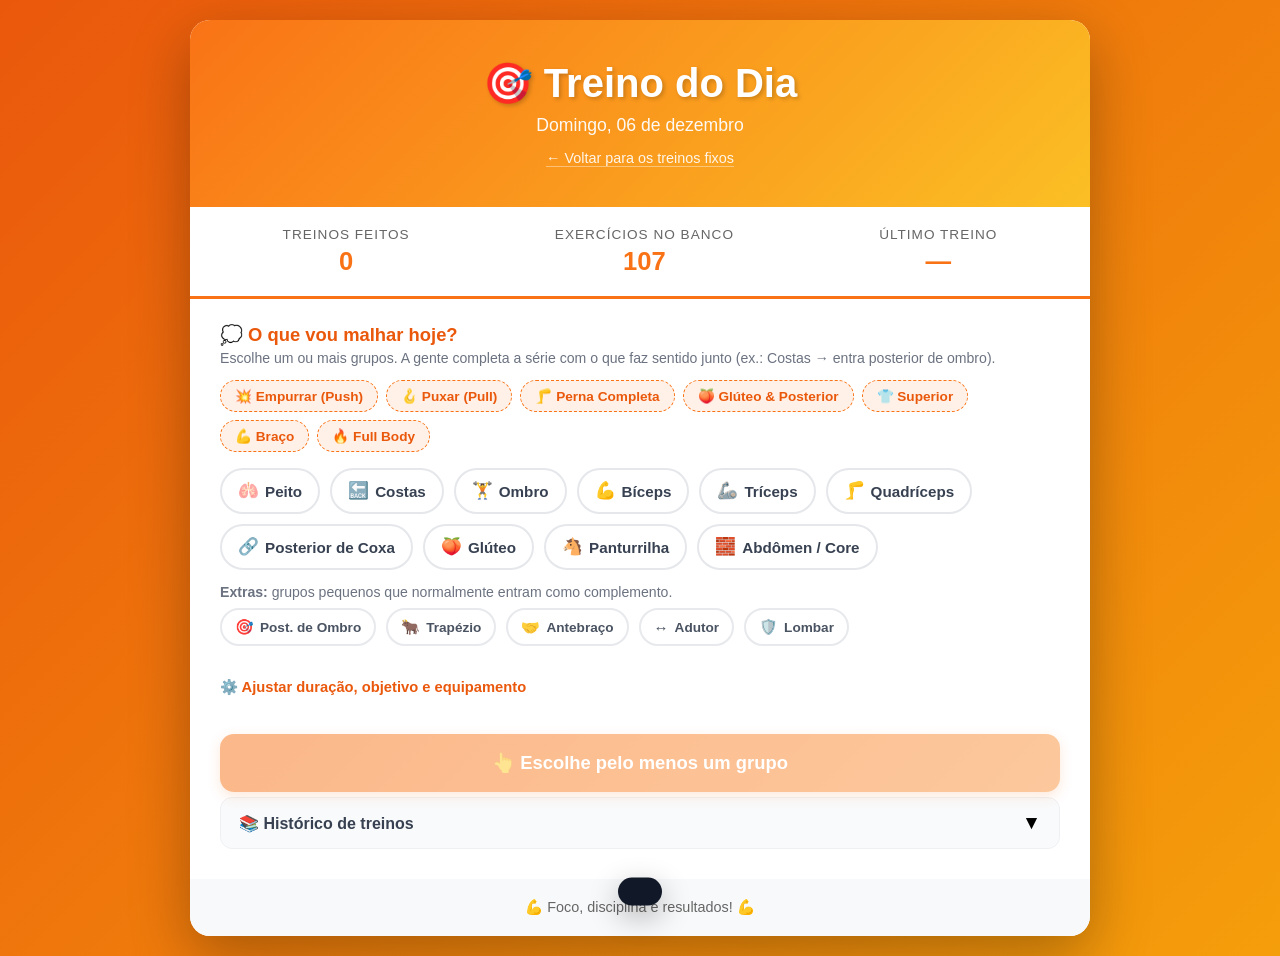
==== montar.html @ d95eda50 "feat: Treino do Dia — monta a série na hora e renova a cada treino A pessoa marca o que vai malhar h" ====
<!DOCTYPE html>
<html lang="pt-BR">

<head>
    <meta charset="UTF-8">
    <meta name="viewport" content="width=device-width, initial-scale=1.0">
    <title>Treino do Dia</title>

    <!-- Favicon -->
    <link rel="icon" type="image/x-icon" href="resources/3c0be770-6a0b-4a65-a461-f089ffc1349f.jfif">

    <!-- Apple Touch Icon para iPhone/iPad -->
    <link rel="apple-touch-icon" href="resources/3c0be770-6a0b-4a65-a461-f089ffc1349f.jfif">

    <!-- Meta tags adicionais para PWA -->
    <meta name="apple-mobile-web-app-capable" content="yes">
    <meta name="apple-mobile-web-app-status-bar-style" content="black-translucent">
    <meta name="apple-mobile-web-app-title" content="Treino do Dia">

    <!-- Base CSS -->
    <link rel="stylesheet" href="styles/base.css">
    <link rel="stylesheet" href="styles/montar.css">

    <!-- Tema: usa o da pessoa quando vem do card dela, senão o tema do dia -->
    <script>
        (function () {
            const usuario = new URLSearchParams(window.location.search).get('user');
            const temas = {
                henrique: 'theme-henrique.css',
                mari: 'theme-mari.css',
                eunice: 'theme-eunice.css'
            };
            const link = document.createElement('link');
            link.rel = 'stylesheet';
            link.href = 'styles/' + (temas[usuario] || 'theme-dia.css');
            document.head.appendChild(link);
        })();
    </script>
</head>

<body>
    <div class="container">
        <div class="header">
            <h1>🎯 Treino do Dia</h1>
            <div class="subtitle" id="headerSubtitle">Monta a sua série de hoje</div>
            <a href="index.html" class="back-link">← Voltar para os treinos fixos</a>
        </div>

        <div class="stats">
            <div class="stat-box">
                <div class="stat-label">Treinos Feitos</div>
                <div class="stat-value" id="statTreinos">0</div>
            </div>
            <div class="stat-box">
                <div class="stat-label">Exercícios no Banco</div>
                <div class="stat-value" id="statBanco">0</div>
            </div>
            <div class="stat-box">
                <div class="stat-label">Último Treino</div>
                <div class="stat-value" id="statUltimo">—</div>
            </div>
        </div>

        <!-- ============================================ MONTADOR ========= -->
        <div class="builder">
            <div class="builder-step">
                <div class="builder-title">💭 O que vou malhar hoje?</div>
                <div class="builder-hint">Escolhe um ou mais grupos. A gente completa a série com o
                    que faz sentido junto (ex.: Costas → entra posterior de ombro).</div>

                <div class="preset-row" id="presetRow"></div>
                <div class="chip-grid" id="chipGrid"></div>

                <div class="builder-hint" style="margin-top:14px;margin-bottom:0">
                    <strong>Extras:</strong> grupos pequenos que normalmente entram como complemento.
                </div>
                <div class="chip-grid" id="chipGridSecundario" style="margin-top:8px"></div>
            </div>

            <div class="builder-step">
                <button class="options-toggle" id="optionsToggle">⚙️ Ajustar duração, objetivo e equipamento</button>
                <div class="options-panel" id="optionsPanel">
                    <div class="option-group">
                        <label class="option-label">Duração do treino</label>
                        <div class="option-row" id="optDuracao"></div>
                    </div>
                    <div class="option-group">
                        <label class="option-label">Objetivo</label>
                        <div class="option-row" id="optObjetivo"></div>
                    </div>
                    <div class="option-group">
                        <label class="option-label">Nível</label>
                        <div class="option-row" id="optNivel"></div>
                    </div>
                    <div class="option-group">
                        <label class="option-label">Equipamento disponível</label>
                        <div class="option-row" id="optEquipamento"></div>
                    </div>
                </div>
            </div>

            <button class="generate-btn" id="generateBtn">⚡ Montar meu treino</button>
        </div>

        <!-- ============================================ SÉRIE GERADA ===== -->
        <div id="sessionArea" hidden>
            <div class="session-summary" id="sessionSummary"></div>
            <div class="session-warning" id="sessionWarning" hidden></div>

            <div class="workout-section" id="workoutSection"></div>

            <div class="session-actions">
                <button class="action-btn primary" id="finishBtn">✅ Malhei Hoje</button>
                <button class="action-btn" id="regenerateBtn">🎲 Gerar outra série</button>
                <button class="action-btn" id="addExerciseBtn">➕ Adicionar exercício</button>
                <button class="action-btn" id="copyBtn">📋 Copiar treino</button>
                <button class="action-btn" id="claudeBtn">🤖 Usar o Claude do meu PC</button>
            </div>
        </div>

        <!-- ============================================ HISTÓRICO ======== -->
        <div class="history-section">
            <div class="history-header" id="historyHeader">
                <span class="history-title">📚 Histórico de treinos</span>
                <span class="day-arrow" id="historyArrow">▼</span>
            </div>
            <div class="history-list" id="historyList"></div>
        </div>

        <div class="footer">
            <p>💪 Foco, disciplina e resultados! 💪</p>
        </div>
    </div>

    <!-- Modal: adicionar exercício manualmente -->
    <div class="modal" id="pickerModal">
        <div class="modal-content wide">
            <div class="modal-header">
                <div class="modal-title">➕ Adicionar exercício</div>
                <div class="modal-subtitle">Busca pelo nome ou pelo grupo muscular</div>
            </div>
            <input type="text" class="search-input" id="pickerSearch" placeholder="Ex.: remada, agachamento, tríceps...">
            <div class="picker-list" id="pickerList"></div>
            <div class="modal-buttons">
                <button class="modal-btn modal-btn-secondary" id="pickerCloseBtn">Fechar</button>
            </div>
        </div>
    </div>

    <!-- Modal: ponte com o Claude do PC -->
    <div class="modal" id="claudeModal">
        <div class="modal-content wide">
            <div class="modal-header">
                <div class="modal-title">🤖 Montar com o Claude</div>
                <div class="modal-subtitle">Deixa o Claude do seu PC montar (ou revisar) a série</div>
            </div>
            <div class="claude-steps" id="claudeSteps"></div>
            <button class="action-btn primary" id="copyPromptBtn" style="width:100%;margin-bottom:14px">
                📋 Copiar prompt pro Claude
            </button>
            <div class="claude-steps" style="margin-bottom:6px">
                Cole aqui o JSON que o Claude devolver:
            </div>
            <textarea class="claude-textarea" id="claudeInput" placeholder='{"titulo": "...", "exercicios": [...]}'></textarea>
            <div class="modal-buttons">
                <button class="modal-btn modal-btn-secondary" id="claudeCloseBtn">Fechar</button>
                <button class="modal-btn modal-btn-primary" id="claudeImportBtn">Importar treino</button>
            </div>
        </div>
    </div>

    <div class="toast" id="toast"></div>

    <script src="js/exercise-db.js"></script>
    <script src="js/generator.js"></script>
    <script src="js/montar.js"></script>
</body>

</html>
---- styles/base.css ----
/* Base Styles - Shared across all themes */

* {
    margin: 0;
    padding: 0;
    box-sizing: border-box;
}

body {
    font-family: 'Segoe UI', Tahoma, Geneva, Verdana, sans-serif;
    background: var(--gradient-background);
    min-height: 100vh;
    padding: 20px;
}

.container {
    max-width: 900px;
    margin: 0 auto;
    background: white;
    border-radius: 20px;
    box-shadow: 0 20px 60px rgba(0, 0, 0, 0.3);
    overflow: hidden;
}

.header {
    background: var(--gradient-header);
    padding: 40px 30px;
    color: white;
    text-align: center;
}

.header h1 {
    font-size: 2.5em;
    text-shadow: 2px 2px 4px rgba(0, 0, 0, 0.2);
    margin-bottom: 8px;
}

.header .subtitle {
    font-size: 1.1em;
    opacity: 0.95;
}

.stats {
    display: flex;
    justify-content: space-around;
    background: #fff;
    padding: 20px;
    border-bottom: 3px solid var(--color-primary);
}

.stat-box {
    text-align: center;
}

.stat-label {
    color: #666;
    font-size: 0.85em;
    margin-bottom: 5px;
    text-transform: uppercase;
    letter-spacing: 1px;
}

.stat-value {
    font-size: 1.6em;
    font-weight: bold;
    color: var(--color-primary);
}

.weight-update-btn {
    background: linear-gradient(135deg, #10b981 0%, #059669 100%);
    color: white;
    border: none;
    padding: 8px 16px;
    border-radius: 20px;
    font-size: 0.75em;
    cursor: pointer;
    margin-top: 8px;
    transition: all 0.3s ease;
    box-shadow: 0 2px 8px rgba(16, 185, 129, 0.3);
}

.weight-update-btn:hover {
    transform: translateY(-2px);
    box-shadow: 0 4px 12px rgba(16, 185, 129, 0.5);
}

.progress-container {
    margin: 20px 30px;
    display: grid;
    grid-template-columns: 1fr 1fr;
    gap: 20px;
}

@media (max-width: 768px) {
    .progress-container {
        grid-template-columns: 1fr;
    }
}

.progress-box {
    background: white;
    padding: 20px 25px;
    border-radius: 12px;
    box-shadow: 0 2px 8px rgba(0, 0, 0, 0.1);
}

.progress-header {
    display: flex;
    justify-content: space-between;
    align-items: center;
    margin-bottom: 15px;
}

.progress-title {
    font-weight: bold;
    color: #333;
    font-size: 1em;
}

.progress-stats {
    display: flex;
    gap: 15px;
    font-size: 0.9em;
    color: #666;
}

.progress-circle-container {
    position: relative;
    width: 200px;
    height: 200px;
    margin: 20px auto;
}

.progress-circle {
    width: 100%;
    height: 100%;
    transform: rotate(-90deg);
}

.progress-circle-bg {
    fill: none;
    stroke: #e5e7eb;
    stroke-width: 12;
}

.progress-circle-fill {
    fill: none;
    stroke: var(--color-primary);
    stroke-width: 12;
    stroke-linecap: round;
    stroke-dasharray: 534;
    stroke-dashoffset: 534;
    transition: stroke-dashoffset 0.8s ease;
}

.progress-center {
    position: absolute;
    top: 50%;
    left: 50%;
    transform: translate(-50%, -50%);
    text-align: center;
}

.progress-weight {
    font-size: 2em;
    font-weight: bold;
    color: var(--color-primary);
    line-height: 1;
}

.progress-percentage {
    font-size: 1.5em;
    font-weight: bold;
    color: #666;
    margin: 5px 0;
}

.progress-text {
    font-size: 0.9em;
    color: #888;
}

.workout-counter-box {
    background: white;
    padding: 20px 25px;
    border-radius: 12px;
    box-shadow: 0 2px 8px rgba(0, 0, 0, 0.1);
    text-align: center;
}

.workout-counter-title {
    font-weight: bold;
    color: #333;
    font-size: 1em;
    margin-bottom: 15px;
}

.workout-counter-display {
    font-size: 4em;
    font-weight: bold;
    background: var(--gradient-header);
    -webkit-background-clip: text;
    -webkit-text-fill-color: transparent;
    background-clip: text;
    margin: 10px 0;
}

.workout-counter-label {
    color: #666;
    font-size: 0.9em;
    margin-top: 5px;
}

.modal {
    display: none;
    position: fixed;
    z-index: 1000;
    left: 0;
    top: 0;
    width: 100%;
    height: 100%;
    background-color: rgba(0, 0, 0, 0.5);
    animation: fadeIn 0.3s ease;
}

.modal.active {
    display: flex;
    align-items: center;
    justify-content: center;
}

.modal-content {
    background: white;
    padding: 30px;
    border-radius: 20px;
    box-shadow: 0 20px 60px rgba(0, 0, 0, 0.3);
    max-width: 400px;
    width: 90%;
    animation: slideUp 0.3s ease;
}

.modal-header {
    text-align: center;
    margin-bottom: 20px;
}

.modal-title {
    font-size: 1.5em;
    font-weight: bold;
    color: var(--color-primary);
    margin-bottom: 10px;
}

.modal-subtitle {
    color: #666;
    font-size: 0.9em;
}

.weight-input-group {
    margin: 20px 0;
}

.weight-input {
    width: 100%;
    padding: 15px;
    font-size: 1.5em;
    text-align: center;
    border: 2px solid #e5e7eb;
    border-radius: 10px;
    transition: all 0.3s ease;
    font-weight: bold;
    color: #333;
}

.weight-input:focus {
    outline: none;
    border-color: var(--color-primary);
    box-shadow: 0 0 0 3px var(--color-primary-light);
}

.modal-buttons {
    display: flex;
    gap: 10px;
    margin-top: 20px;
}

.modal-btn {
    flex: 1;
    padding: 12px;
    border: none;
    border-radius: 10px;
    font-weight: bold;
    cursor: pointer;
    transition: all 0.3s ease;
    font-size: 1em;
}

.modal-btn-primary {
    background: var(--gradient-header);
    color: white;
}

.modal-btn-primary:hover {
    transform: translateY(-2px);
    box-shadow: 0 4px 12px var(--color-primary-shadow);
}

.modal-btn-secondary {
    background: #f3f4f6;
    color: #666;
}

.modal-btn-secondary:hover {
    background: #e5e7eb;
}

@keyframes fadeIn {
    from {
        opacity: 0;
    }
    to {
        opacity: 1;
    }
}

@keyframes slideUp {
    from {
        opacity: 0;
        transform: translateY(30px);
    }
    to {
        opacity: 1;
        transform: translateY(0);
    }
}

.goal {
    background: var(--gradient-goal);
    padding: 18px 50px 18px 25px;
    text-align: center;
    border-left: 5px solid var(--color-goal);
    margin: 20px 30px;
    border-radius: 10px;
    position: relative;
}

.goal.hidden {
    display: none;
}

.goal h3 {
    color: var(--color-goal-dark);
    margin-bottom: 6px;
    font-size: 1.1em;
}

.goal p {
    color: #555;
    font-size: 1em;
}

.start-date {
    background: var(--gradient-start-date);
    padding: 18px 50px 18px 25px;
    text-align: center;
    border-left: 5px solid var(--color-start-date);
    margin: 20px 30px;
    border-radius: 10px;
    position: relative;
}

.start-date.hidden {
    display: none;
}

.start-date h3 {
    color: var(--color-start-date-dark);
    margin-bottom: 6px;
    font-size: 1.1em;
}

.start-date p {
    color: #555;
    font-size: 1em;
    font-weight: 600;
}

.dismissable-close {
    position: absolute;
    top: 10px;
    right: 10px;
    background: none;
    border: none;
    font-size: 1.3em;
    cursor: pointer;
    width: 25px;
    height: 25px;
    display: flex;
    align-items: center;
    justify-content: center;
    border-radius: 50%;
    transition: all 0.3s ease;
    opacity: 0.6;
}

.dismissable-close:hover {
    opacity: 1;
    background: rgba(0, 0, 0, 0.1);
    transform: rotate(90deg);
}

.goal .dismissable-close {
    color: var(--color-goal-dark);
}

.start-date .dismissable-close {
    color: var(--color-start-date-dark);
}

.dismiss-all-container {
    text-align: center;
    margin: 15px 30px 0 30px;
}

.dismiss-all-btn {
    background: linear-gradient(135deg, #64748b 0%, #475569 100%);
    color: white;
    border: none;
    padding: 8px 20px;
    border-radius: 20px;
    font-size: 0.85em;
    cursor: pointer;
    transition: all 0.3s ease;
    box-shadow: 0 2px 6px rgba(0, 0, 0, 0.15);
    display: inline-flex;
    align-items: center;
    gap: 6px;
}

.dismiss-all-btn:hover {
    transform: translateY(-2px);
    box-shadow: 0 4px 10px rgba(0, 0, 0, 0.25);
    background: linear-gradient(135deg, #475569 0%, #334155 100%);
}

.dismiss-all-btn:active {
    transform: translateY(0);
}

.alert-container {
    margin: 20px 30px;
    position: relative;
}

.alert {
    background: var(--gradient-alert);
    border-left: 5px solid var(--color-alert);
    padding: 18px 50px 18px 25px;
    border-radius: 10px;
    position: relative;
    animation: slideIn 0.5s ease-out;
}

.alert.hidden {
    display: none;
}

.alert-icon {
    font-size: 1.3em;
    margin-right: 10px;
}

.alert-content {
    display: flex;
    align-items: center;
}

.alert-text {
    flex: 1;
}

.alert-title {
    color: var(--color-alert-dark);
    font-weight: bold;
    font-size: 1em;
    margin-bottom: 5px;
}

.alert-message {
    color: var(--color-alert-text);
    font-size: 0.95em;
    line-height: 1.5;
}

.alert-close {
    position: absolute;
    top: 15px;
    right: 15px;
    background: none;
    border: none;
    font-size: 1.5em;
    color: var(--color-alert-dark);
    cursor: pointer;
    width: 30px;
    height: 30px;
    display: flex;
    align-items: center;
    justify-content: center;
    border-radius: 50%;
    transition: all 0.3s ease;
}

.alert-close:hover {
    background: var(--color-alert-hover);
    transform: rotate(90deg);
}

@keyframes slideIn {
    from {
        opacity: 0;
        transform: translateY(-20px);
    }
    to {
        opacity: 1;
        transform: translateY(0);
    }
}

.workout-section {
    padding: 30px;
}

.day-container {
    margin-bottom: 20px;
    cursor: move;
    transition: all 0.3s ease;
}

.day-container.dragging {
    opacity: 0.5;
    transform: scale(0.95);
}

.day-container.drag-over {
    border-top: 4px solid #10b981;
    padding-top: 10px;
}

.drag-handle {
    display: inline-block;
    cursor: grab;
    margin-right: 10px;
    font-size: 1.2em;
}

.drag-handle:active {
    cursor: grabbing;
}

.day-header {
    background: var(--gradient-day-header);
    color: white;
    padding: 20px 25px;
    border-radius: 12px;
    cursor: pointer;
    display: flex;
    align-items: center;
    justify-content: space-between;
    transition: all 0.3s ease;
    box-shadow: var(--shadow-day-header);
}

.day-header:hover {
    transform: translateY(-2px);
    box-shadow: var(--shadow-day-header-hover);
}

.workout-done-btn {
    background: linear-gradient(135deg, #10b981 0%, #059669 100%);
    color: white;
    border: none;
    padding: 18px 20px;
    border-radius: 10px;
    font-weight: bold;
    cursor: pointer;
    margin: 15px 0;
    transition: all 0.3s ease;
    box-shadow: 0 2px 8px rgba(16, 185, 129, 0.3);
    display: flex;
    align-items: center;
    justify-content: center;
    gap: 8px;
    font-size: 1.1em;
    width: 100%;
}

.workout-done-btn:hover {
    transform: translateY(-2px);
    box-shadow: 0 4px 12px rgba(16, 185, 129, 0.5);
}

.workout-done-btn:active {
    transform: scale(0.95);
}

.workout-done-btn.clicked {
    animation: successPulse 0.5s ease;
}

@keyframes successPulse {
    0% {
        transform: scale(1);
    }
    50% {
        transform: scale(1.1);
    }
    100% {
        transform: scale(1);
    }
}

.day-header.active {
    border-radius: 12px 12px 0 0;
}

.day-title {
    font-size: 1.6em;
    font-weight: bold;
    text-transform: uppercase;
    letter-spacing: 2px;
    display: flex;
    align-items: center;
    gap: 12px;
}

.day-arrow {
    font-size: 1.2em;
    transition: transform 0.3s ease;
}

.day-arrow.active {
    transform: rotate(180deg);
}

.day-content {
    max-height: 0;
    overflow: hidden;
    transition: max-height 0.5s ease-out;
    background: #f8f9fa;
    border-radius: 0 0 12px 12px;
}

.day-content.active {
    max-height: 8000px;
    padding: 25px;
}

.exercise-list {
    list-style: none;
}

.exercise-item {
    padding: 18px 20px;
    margin-bottom: 12px;
    background: white;
    border-left: 5px solid var(--color-exercise);
    border-radius: 10px;
    transition: all 0.3s ease;
}

.exercise-item:hover {
    box-shadow: 0 4px 12px rgba(0, 0, 0, 0.1);
}

.exercise-item.new {
    border-left: 5px solid #10b981;
    background: #f0fdf4;
}

.exercise-header {
    display: flex;
    align-items: center;
}

.exercise-number {
    background: var(--gradient-exercise);
    color: white;
    width: 35px;
    height: 35px;
    border-radius: 50%;
    display: flex;
    align-items: center;
    justify-content: center;
    font-weight: bold;
    font-size: 1.1em;
    margin-right: 15px;
    flex-shrink: 0;
}

.exercise-item.new .exercise-number {
    background: linear-gradient(135deg, #10b981 0%, #34d399 100%);
}

.exercise-content {
    flex-grow: 1;
    display: flex;
    align-items: center;
    flex-wrap: wrap;
    gap: 12px;
}

.exercise-name {
    font-weight: 600;
    color: #333;
    font-size: 1.1em;
    flex-shrink: 0;
}

.exercise-reps {
    background: var(--bg-exercise-reps);
    color: var(--color-exercise-reps);
    padding: 5px 12px;
    border-radius: 15px;
    font-size: 0.9em;
    font-weight: 600;
    flex-shrink: 0;
}

.weight-tracker {
    display: flex;
    align-items: center;
    gap: 6px;
    background: #f8f9fa;
    border: 2px solid var(--color-primary);
    padding: 4px 10px;
    border-radius: 20px;
    flex-shrink: 0;
}

.weight-label {
    font-size: 0.95em;
}

.weight-field {
    width: 60px;
    border: none;
    background: transparent;
    font-size: 0.95em;
    font-weight: 700;
    color: var(--color-goal-dark, #d63447);
    text-align: center;
    outline: none;
}

.weight-field::placeholder {
    color: #bbb;
    font-weight: 400;
}

.weight-unit {
    font-size: 0.85em;
    color: #666;
    font-weight: 600;
}

.exercise-link {
    margin-left: auto;
    flex-shrink: 0;
}

.tutorial-btn {
    background: var(--gradient-tutorial);
    color: white;
    padding: 8px 16px;
    border-radius: 20px;
    font-size: 0.9em;
    font-weight: 600;
    display: inline-flex;
    align-items: center;
    gap: 6px;
    transition: all 0.3s ease;
    border: none;
    cursor: pointer;
    box-shadow: var(--shadow-tutorial);
}

.tutorial-btn:hover {
    transform: translateY(-2px);
    box-shadow: var(--shadow-tutorial-hover);
}

.tutorial-btn::before {
    content: "▶";
    font-size: 0.8em;
}

.tutorial-btn.active::before {
    content: "▼";
}

.tutorial-btn.active {
    background: var(--gradient-tutorial-active);
}

.new-badge {
    background: #10b981;
    color: white;
    padding: 4px 10px;
    border-radius: 12px;
    font-size: 0.75em;
    font-weight: bold;
    text-transform: uppercase;
}

.exercise-note {
    width: 100%;
    font-size: 0.85em;
    color: #666;
    font-style: italic;
    margin-top: 8px;
    padding-left: 50px;
}

.gif-container {
    max-height: 0;
    overflow: hidden;
    transition: max-height 0.4s ease-out;
    margin-top: 0;
}

.gif-container.active {
    max-height: 600px;
    margin-top: 15px;
}

.gif-wrapper {
    background: #f8f9fa;
    padding: 15px;
    border-radius: 10px;
    text-align: center;
    border: 2px solid #e9ecef;
}

.gif-wrapper img {
    max-width: 100%;
    height: auto;
    border-radius: 8px;
    box-shadow: 0 4px 12px rgba(0, 0, 0, 0.1);
}

.tip-box {
    background: #fff3cd;
    border-left: 4px solid #ffc107;
    padding: 15px 20px;
    margin-top: 15px;
    border-radius: 8px;
}

.tip-box h4 {
    color: #856404;
    margin-bottom: 8px;
    font-size: 1em;
}

.tip-box p {
    color: #856404;
    font-size: 0.9em;
    line-height: 1.5;
}

.reset-section {
    padding: 30px 30px 20px;
    text-align: center;
}

.footer {
    background: #f8f9fa;
    padding: 20px;
    text-align: center;
    color: #666;
    font-size: 0.9em;
}

/* ========================================
   MOBILE OPTIMIZATIONS
   ======================================== */

/* Tablets and smaller */
@media (max-width: 768px) {
    body {
        padding: 10px;
    }

    .container {
        border-radius: 15px;
    }

    /* Header improvements */
    .header {
        padding: 30px 20px;
    }

    .header h1 {
        font-size: 2em;
    }

    .header .subtitle {
        font-size: 1em;
    }

    /* Stats improvements */
    .stats {
        flex-direction: column;
        gap: 15px;
        padding: 20px 15px;
    }

    .stat-box {
        display: flex;
        justify-content: space-between;
        align-items: center;
        width: 100%;
        padding: 15px;
        background: #f8f9fa;
        border-radius: 10px;
    }

    .stat-label {
        text-align: left;
        margin-bottom: 0;
    }

    .stat-value {
        font-size: 1.4em;
    }

    .weight-update-btn {
        margin-top: 0;
        margin-left: 10px;
    }

    /* Progress container */
    .progress-container {
        margin: 15px 20px;
    }

    .progress-box {
        padding: 20px 15px;
    }

    /* Workout section */
    .workout-section {
        padding: 20px 15px;
    }

    /* Day containers */
    .day-container {
        margin-bottom: 15px;
    }

    .day-header {
        padding: 18px 15px;
    }

    .day-title {
        font-size: 1.1em;
        gap: 8px;
        letter-spacing: 1px;
    }

    .day-content.active {
        padding: 20px 15px;
    }

    /* Exercise items */
    .exercise-item {
        padding: 15px;
        margin-bottom: 15px;
    }

    .exercise-content {
        flex-direction: column;
        align-items: flex-start;
        gap: 10px;
    }

    .exercise-name {
        font-size: 1.05em;
    }

    .exercise-reps {
        padding: 6px 14px;
        font-size: 0.95em;
    }

    .exercise-link {
        margin-left: 0;
        margin-top: 8px;
        width: 100%;
    }

    .tutorial-btn {
        width: 100%;
        justify-content: center;
        padding: 10px 16px;
        font-size: 1em;
    }

    .exercise-note {
        padding-left: 0;
        font-size: 0.9em;
    }

    /* Workout done button */
    .workout-done-btn {
        padding: 16px 20px;
        font-size: 1em;
    }

    /* Goal and date sections */
    .goal,
    .start-date,
    .alert {
        margin: 15px 20px;
        padding: 15px 45px 15px 20px;
    }

    .goal h3,
    .start-date h3,
    .alert-title {
        font-size: 1em;
    }

    /* Modal improvements */
    .modal-content {
        padding: 25px 20px;
        width: 95%;
    }

    .modal-title {
        font-size: 1.3em;
    }

    .weight-input {
        padding: 12px;
        font-size: 1.3em;
    }

    .modal-btn {
        padding: 14px;
        font-size: 1em;
    }

    /* Buttons */
    .reset-btn,
    .dismiss-all-btn {
        padding: 12px 20px;
        font-size: 0.95em;
        min-height: 44px;
    }

    .dismissable-close,
    .alert-close {
        width: 32px;
        height: 32px;
        font-size: 1.5em;
    }
}

/* Mobile phones */
@media (max-width: 480px) {
    body {
        padding: 5px;
    }

    .container {
        border-radius: 12px;
    }

    /* Header */
    .header {
        padding: 20px 15px;
    }

    .header h1 {
        font-size: 1.7em;
    }

    .header .subtitle {
        font-size: 0.95em;
    }

    /* Stats - stack vertically with more space */
    .stats {
        gap: 12px;
        padding: 15px 10px;
    }

    .stat-box {
        padding: 12px;
        flex-direction: column;
        text-align: center;
        gap: 8px;
    }

    .stat-label {
        text-align: center;
    }

    .weight-update-btn {
        margin-left: 0;
        width: 100%;
    }

    /* Progress */
    .progress-container {
        margin: 15px 10px;
    }

    .progress-circle-container {
        width: 180px;
        height: 180px;
    }

    .progress-weight {
        font-size: 1.8em;
    }

    .progress-percentage {
        font-size: 1.3em;
    }

    .workout-counter-display {
        font-size: 3.5em;
    }

    /* Workout section */
    .workout-section {
        padding: 15px 10px;
    }

    /* Day containers - more breathing room */
    .day-header {
        padding: 15px 12px;
    }

    .day-title {
        font-size: 0.95em;
        letter-spacing: 0.5px;
    }

    .day-content.active {
        padding: 15px 10px;
    }

    /* Exercise items - bigger touch targets */
    .exercise-item {
        padding: 15px 12px;
    }

    .exercise-number {
        width: 32px;
        height: 32px;
        font-size: 1em;
        margin-right: 12px;
    }

    .exercise-name {
        font-size: 0.95em;
        width: 100%;
    }

    .exercise-reps {
        width: 100%;
        text-align: center;
        padding: 7px 12px;
        font-size: 0.9em;
    }

    .tutorial-btn {
        padding: 12px 16px;
        font-size: 1em;
        min-height: 48px;
    }

    /* Buttons - bigger for easier tapping */
    .workout-done-btn {
        padding: 18px 20px;
        font-size: 1.05em;
        min-height: 56px;
    }

    /* Sections */
    .goal,
    .start-date,
    .alert {
        margin: 12px 10px;
        padding: 12px 40px 12px 15px;
    }

    .dismissable-close {
        right: 8px;
        top: 8px;
    }

    /* Drag handle - hide on mobile for cleaner look */
    .drag-handle {
        font-size: 1em;
        margin-right: 5px;
    }

    /* Modal */
    .modal-content {
        padding: 20px 15px;
    }

    .modal-buttons {
        flex-direction: column;
        gap: 12px;
    }

    .modal-btn {
        width: 100%;
        padding: 16px;
        min-height: 48px;
    }

    /* Footer */
    .footer {
        padding: 15px;
        font-size: 0.85em;
    }

    /* Reset section */
    .reset-section {
        padding: 20px 15px 15px;
    }

    .reset-btn {
        width: 100%;
        min-height: 48px;
        font-size: 1em;
    }

    /* Highlighted day badge */
    .day-container.highlighted::before {
        font-size: 0.75em;
        padding: 3px 8px;
        top: 6px;
        right: 10px;
    }

    /* GIF container */
    .gif-wrapper {
        padding: 10px;
    }
}

/* Very small phones */
@media (max-width: 360px) {
    .header h1 {
        font-size: 1.6em;
    }

    .day-title {
        font-size: 0.9em;
    }

    .progress-circle-container {
        width: 160px;
        height: 160px;
    }

    .workout-counter-display {
        font-size: 3em;
    }
}

.day-container.highlighted {
    border: 3px solid #ffd700;
    background-color: #fffbe6;
    box-shadow: 0 0 15px rgba(255, 215, 0, 0.6);
    position: relative;
    transition: all 0.3s ease-in-out;
}

.day-container.highlighted::before {
    content: "⭐ Treino de Hoje";
    position: absolute;
    top: 8px;
    right: 15px;
    background: #ffd700;
    color: #222;
    font-weight: bold;
    padding: 4px 10px;
    border-radius: 12px;
    font-size: 0.9em;
}

.reset-btn {
    background-color: #e63946;
    color: white;
    border: none;
    padding: 10px 16px;
    border-radius: 12px;
    font-size: 1em;
    cursor: pointer;
    transition: background-color 0.3s ease;
    margin-top: 10px;
}

.reset-btn:hover {
    background-color: #c9184a;
}

.section-divider {
    margin: 30px 0 20px 0;
    padding: 15px;
    background: var(--gradient-divider);
    border-radius: 10px;
    text-align: center;
    font-weight: bold;
    font-size: 1.3em;
    color: var(--color-divider);
    text-transform: uppercase;
    letter-spacing: 2px;
}

/* ========================================
   EXERCISE CHECKBOX SYSTEM
   ======================================== */

.exercise-checkbox {
    position: relative;
    display: flex;
    align-items: center;
    margin-right: 12px;
    flex-shrink: 0;
}

/* Hide default checkbox */
.exercise-check-input {
    position: absolute;
    opacity: 0;
    cursor: pointer;
    height: 0;
    width: 0;
}

/* Custom checkbox label/box */
.exercise-check-label {
    position: relative;
    display: block;
    width: 28px;
    height: 28px;
    background: white;
    border: 2.5px solid var(--color-primary);
    border-radius: 6px;
    cursor: pointer;
    transition: all 0.3s ease;
    flex-shrink: 0;
}

.exercise-check-label:hover {
    background: var(--color-primary-light);
    transform: scale(1.05);
}

/* Checkmark (hidden by default) */
.exercise-check-label::after {
    content: "";
    position: absolute;
    display: none;
    left: 8px;
    top: 3px;
    width: 7px;
    height: 14px;
    border: solid white;
    border-width: 0 3px 3px 0;
    transform: rotate(45deg);
}

/* When checked - show checkmark */
.exercise-check-input:checked ~ .exercise-check-label {
    background: var(--color-primary);
    border-color: var(--color-primary);
}

.exercise-check-input:checked ~ .exercise-check-label::after {
    display: block;
}

/* Completed exercise styling */
.exercise-item.exercise-completed {
    opacity: 0.7;
    background: #f0fdf4;
    border-left-color: #10b981;
}

.exercise-item.exercise-completed .exercise-name {
    text-decoration: line-through;
    color: #059669;
}

.exercise-item.exercise-completed .exercise-number {
    background: linear-gradient(135deg, #10b981 0%, #059669 100%);
}

/* Mobile adjustments for checkbox */
@media (max-width: 768px) {
    .exercise-checkbox {
        margin-right: 10px;
    }

    .exercise-check-label {
        width: 26px;
        height: 26px;
    }

    .exercise-check-label::after {
        left: 7px;
        top: 2px;
        width: 6px;
        height: 13px;
    }
}

@media (max-width: 480px) {
    .exercise-checkbox {
        margin-right: 8px;
    }

    .exercise-check-label {
        width: 30px;
        height: 30px;
        min-width: 30px;
    }

    .exercise-check-label::after {
        left: 9px;
        top: 3px;
        width: 7px;
        height: 14px;
        border-width: 0 2.5px 2.5px 0;
    }
}
---- styles/montar.css ----
/* Treino do Dia - estilos do montador de série
   Complementa base.css e usa as mesmas variáveis dos temas. */

/* ------------------------------------------------------------- Montador */

.builder {
    padding: 25px 30px 5px;
}

.builder-step {
    margin-bottom: 26px;
}

.builder-title {
    font-size: 1.15em;
    font-weight: bold;
    color: var(--color-exercise);
    margin-bottom: 4px;
    display: flex;
    align-items: center;
    gap: 8px;
    flex-wrap: wrap;
}

.builder-hint {
    color: #6b7280;
    font-size: 0.88em;
    margin-bottom: 14px;
}

/* Chips de grupo muscular */

.chip-grid {
    display: flex;
    flex-wrap: wrap;
    gap: 10px;
}

.chip {
    display: inline-flex;
    align-items: center;
    gap: 6px;
    padding: 11px 16px;
    border-radius: 30px;
    border: 2px solid #e5e7eb;
    background: #fff;
    color: #374151;
    font-size: 0.95em;
    font-weight: 600;
    cursor: pointer;
    transition: all 0.2s ease;
    font-family: inherit;
}

.chip:hover {
    border-color: var(--color-primary);
    transform: translateY(-2px);
}

.chip.selected {
    background: var(--gradient-exercise);
    border-color: transparent;
    color: #fff;
    box-shadow: var(--shadow-tutorial);
}

.chip.chip-secondary {
    font-size: 0.85em;
    padding: 8px 13px;
    opacity: 0.9;
}

.chip-emoji {
    font-size: 1.1em;
}

/* Atalhos (Push / Pull / Pernas...) */

.preset-row {
    display: flex;
    flex-wrap: wrap;
    gap: 8px;
    margin-bottom: 16px;
}

.preset-btn {
    padding: 7px 14px;
    border-radius: 20px;
    border: 1px dashed var(--color-primary);
    background: var(--color-primary-light);
    color: var(--color-exercise);
    font-size: 0.85em;
    font-weight: 600;
    cursor: pointer;
    transition: all 0.2s ease;
    font-family: inherit;
}

.preset-btn:hover {
    background: var(--color-primary);
    color: #fff;
    border-style: solid;
}

/* Ajustes finos (duração, objetivo, nível, equipamento) */

.options-toggle {
    background: none;
    border: none;
    color: var(--color-exercise);
    font-size: 0.92em;
    font-weight: 600;
    cursor: pointer;
    padding: 6px 0;
    font-family: inherit;
    display: flex;
    align-items: center;
    gap: 6px;
}

.options-panel {
    display: none;
    margin-top: 12px;
    padding: 18px;
    background: #f9fafb;
    border-radius: 14px;
    border: 1px solid #eef0f3;
}

.options-panel.active {
    display: block;
}

.option-group {
    margin-bottom: 16px;
}

.option-group:last-child {
    margin-bottom: 0;
}

.option-label {
    display: block;
    font-size: 0.78em;
    text-transform: uppercase;
    letter-spacing: 1px;
    color: #6b7280;
    margin-bottom: 8px;
    font-weight: 700;
}

.option-row {
    display: flex;
    flex-wrap: wrap;
    gap: 8px;
}

.option-btn {
    padding: 8px 14px;
    border-radius: 10px;
    border: 2px solid #e5e7eb;
    background: #fff;
    color: #374151;
    font-size: 0.87em;
    font-weight: 600;
    cursor: pointer;
    transition: all 0.2s ease;
    font-family: inherit;
}

.option-btn:hover {
    border-color: var(--color-primary);
}

.option-btn.selected {
    background: var(--color-primary);
    border-color: var(--color-primary);
    color: #fff;
}

/* Botão principal */

.generate-btn {
    width: 100%;
    padding: 18px;
    background: var(--gradient-exercise);
    color: #fff;
    border: none;
    border-radius: 14px;
    font-size: 1.15em;
    font-weight: bold;
    cursor: pointer;
    transition: transform 0.2s ease, box-shadow 0.2s ease;
    box-shadow: var(--shadow-day-header);
    font-family: inherit;
    margin-top: 6px;
}

.generate-btn:hover {
    transform: translateY(-2px);
    box-shadow: var(--shadow-day-header-hover);
}

.generate-btn:active {
    transform: translateY(0);
}

.generate-btn:disabled {
    opacity: 0.5;
    cursor: not-allowed;
    transform: none;
}

/* --------------------------------------------------------- Série gerada */

.session-summary {
    background: var(--gradient-goal);
    border-left: 5px solid var(--color-goal);
    border-radius: 12px;
    padding: 14px 18px;
    margin: 0 30px 18px;
    color: var(--color-goal-dark);
    font-size: 0.93em;
    line-height: 1.6;
}

.session-summary strong {
    display: block;
    font-size: 1.05em;
    margin-bottom: 4px;
}

.session-warning {
    background: var(--gradient-alert);
    border-left: 5px solid var(--color-alert);
    border-radius: 12px;
    padding: 12px 18px;
    margin: 0 30px 18px;
    color: var(--color-alert-text);
    font-size: 0.88em;
}

.exercise-tags {
    display: flex;
    flex-wrap: wrap;
    gap: 6px;
    margin-top: 6px;
}

.exercise-tag {
    font-size: 0.72em;
    padding: 3px 9px;
    border-radius: 20px;
    background: #f3f4f6;
    color: #4b5563;
    font-weight: 600;
    text-transform: uppercase;
    letter-spacing: 0.5px;
}

.exercise-tag.tag-group {
    background: var(--color-primary-light);
    color: var(--color-exercise);
}

.exercise-tag.tag-extra {
    background: #ecfdf5;
    color: #047857;
}

/* Botões de ação dentro do exercício */

.exercise-link.exercise-actions {
    display: flex;
    align-items: center;
    gap: 6px;
    flex-wrap: wrap;
    justify-content: flex-end;
}

.icon-btn {
    padding: 7px 12px;
    border-radius: 20px;
    border: 1px solid #e5e7eb;
    background: #fff;
    color: #4b5563;
    font-size: 0.8em;
    font-weight: 600;
    cursor: pointer;
    transition: all 0.2s ease;
    font-family: inherit;
    white-space: nowrap;
}

.icon-btn:hover {
    background: #f3f4f6;
    border-color: #d1d5db;
}

.icon-btn.danger:hover {
    background: #fee2e2;
    border-color: #fca5a5;
    color: #b91c1c;
}

.last-weight {
    font-size: 0.78em;
    color: #9ca3af;
    margin-left: 6px;
    white-space: nowrap;
}

/* Fallback quando o exercício ainda não tem GIF no banco */

.gif-fallback {
    padding: 26px 20px;
    text-align: center;
    color: #6b7280;
    font-size: 0.9em;
    line-height: 1.7;
}

.gif-fallback a {
    display: inline-block;
    margin-top: 10px;
    padding: 10px 18px;
    background: var(--gradient-tutorial);
    color: #fff;
    border-radius: 20px;
    text-decoration: none;
    font-weight: 600;
    font-size: 0.95em;
}

/* Barra de ações da série */

.session-actions {
    display: flex;
    flex-wrap: wrap;
    gap: 10px;
    padding: 0 30px 20px;
}

.action-btn {
    flex: 1 1 160px;
    padding: 13px 16px;
    border-radius: 12px;
    border: 2px solid #e5e7eb;
    background: #fff;
    color: #374151;
    font-size: 0.92em;
    font-weight: 600;
    cursor: pointer;
    transition: all 0.2s ease;
    font-family: inherit;
}

.action-btn:hover {
    border-color: var(--color-primary);
    color: var(--color-exercise);
    transform: translateY(-2px);
}

.action-btn.primary {
    background: var(--gradient-exercise);
    border-color: transparent;
    color: #fff;
    box-shadow: var(--shadow-tutorial);
}

.action-btn.primary:hover {
    color: #fff;
}

/* ------------------------------------------------------------ Histórico */

.history-section {
    padding: 0 30px 30px;
}

.history-header {
    display: flex;
    justify-content: space-between;
    align-items: center;
    cursor: pointer;
    padding: 14px 18px;
    background: #f9fafb;
    border-radius: 12px;
    border: 1px solid #eef0f3;
}

.history-title {
    font-weight: bold;
    color: #374151;
    font-size: 1em;
}

.history-list {
    display: none;
    margin-top: 12px;
}

.history-list.active {
    display: block;
}

.history-item {
    padding: 14px 16px;
    border-left: 4px solid var(--color-primary);
    background: #fff;
    border-radius: 8px;
    margin-bottom: 10px;
    box-shadow: 0 2px 6px rgba(0, 0, 0, 0.05);
}

.history-item-top {
    display: flex;
    justify-content: space-between;
    align-items: center;
    gap: 10px;
    flex-wrap: wrap;
    margin-bottom: 6px;
}

.history-item-title {
    font-weight: bold;
    color: #374151;
}

.history-item-date {
    font-size: 0.82em;
    color: #9ca3af;
}

.history-item-exercises {
    font-size: 0.85em;
    color: #6b7280;
    line-height: 1.6;
}

.history-empty {
    text-align: center;
    color: #9ca3af;
    padding: 24px;
    font-size: 0.9em;
}

/* --------------------------------------------------- Modais específicos */

.modal-content.wide {
    max-width: 560px;
    width: 100%;
    max-height: 85vh;
    display: flex;
    flex-direction: column;
}

.search-input {
    width: 100%;
    padding: 12px 16px;
    border: 2px solid #e5e7eb;
    border-radius: 10px;
    font-size: 1em;
    font-family: inherit;
    margin-bottom: 12px;
}

.search-input:focus {
    outline: none;
    border-color: var(--color-primary);
}

.picker-list {
    overflow-y: auto;
    flex: 1;
    min-height: 120px;
    margin-bottom: 12px;
}

.picker-item {
    display: flex;
    justify-content: space-between;
    align-items: center;
    gap: 10px;
    padding: 12px 14px;
    border-radius: 10px;
    cursor: pointer;
    border: 1px solid transparent;
    transition: all 0.15s ease;
}

.picker-item:hover {
    background: var(--color-primary-light);
    border-color: var(--color-primary);
}

.picker-item-name {
    font-weight: 600;
    color: #374151;
    font-size: 0.94em;
}

.picker-item-meta {
    font-size: 0.78em;
    color: #9ca3af;
}

.picker-empty {
    text-align: center;
    color: #9ca3af;
    padding: 30px 10px;
    font-size: 0.9em;
}

.claude-steps {
    font-size: 0.9em;
    color: #4b5563;
    line-height: 1.8;
    margin-bottom: 14px;
}

.claude-steps code {
    background: #f3f4f6;
    padding: 2px 7px;
    border-radius: 5px;
    font-size: 0.9em;
    color: var(--color-exercise);
}

.claude-textarea {
    width: 100%;
    min-height: 130px;
    padding: 12px;
    border: 2px solid #e5e7eb;
    border-radius: 10px;
    font-family: ui-monospace, SFMono-Regular, Menlo, monospace;
    font-size: 0.82em;
    resize: vertical;
    margin-bottom: 12px;
}

.claude-textarea:focus {
    outline: none;
    border-color: var(--color-primary);
}

/* --------------------------------------------------------------- Rodapé */

.back-link {
    display: inline-block;
    margin-top: 14px;
    color: rgba(255, 255, 255, 0.9);
    text-decoration: none;
    font-size: 0.9em;
    border-bottom: 1px solid rgba(255, 255, 255, 0.4);
}

.back-link:hover {
    color: #fff;
}

.toast {
    position: fixed;
    left: 50%;
    bottom: 28px;
    transform: translate(-50%, 120%);
    background: #111827;
    color: #fff;
    padding: 14px 22px;
    border-radius: 30px;
    font-size: 0.92em;
    font-weight: 600;
    box-shadow: 0 10px 30px rgba(0, 0, 0, 0.3);
    transition: transform 0.3s ease;
    z-index: 2000;
    max-width: 90vw;
    text-align: center;
}

.toast.visible {
    transform: translate(-50%, 0);
}

/* O selo "⭐ Treino de Hoje" (base.css) fica no canto superior do card:
   abre espaço pra ele não passar por cima do título nem da seta. */

#workoutSection .day-header {
    padding-top: 34px;
}

/* --------------------------------------------------------------- Mobile */

@media (max-width: 768px) {

    .builder {
        padding: 20px 18px 5px;
    }

    .session-summary,
    .session-warning,
    .session-actions,
    .history-section {
        margin-left: 0;
        margin-right: 0;
        padding-left: 18px;
        padding-right: 18px;
    }

    .session-summary,
    .session-warning {
        margin: 0 18px 16px;
        padding: 12px 15px;
    }

    .chip {
        padding: 10px 14px;
        font-size: 0.9em;
    }

    .action-btn {
        flex: 1 1 100%;
    }

    /* Alvos de toque decentes pra usar na academia */
    .exercise-link.exercise-actions .tutorial-btn {
        flex: 1 1 100%;
    }

    .exercise-link.exercise-actions .icon-btn {
        flex: 1 1 auto;
        min-height: 42px;
        padding: 10px 14px;
        font-size: 0.85em;
    }

    .exercise-link.exercise-actions .icon-btn.danger {
        flex: 0 0 54px;
    }
}

@media (max-width: 480px) {

    .builder {
        padding: 16px 12px 5px;
    }

    .chip-grid {
        gap: 8px;
    }

    .chip {
        padding: 9px 12px;
        font-size: 0.85em;
        gap: 4px;
    }

    .builder-title {
        font-size: 1.05em;
    }

    .generate-btn {
        padding: 16px;
        font-size: 1.05em;
    }

    .session-summary,
    .session-warning {
        margin: 0 12px 14px;
    }

    .session-actions,
    .history-section {
        padding-left: 12px;
        padding-right: 12px;
    }
}
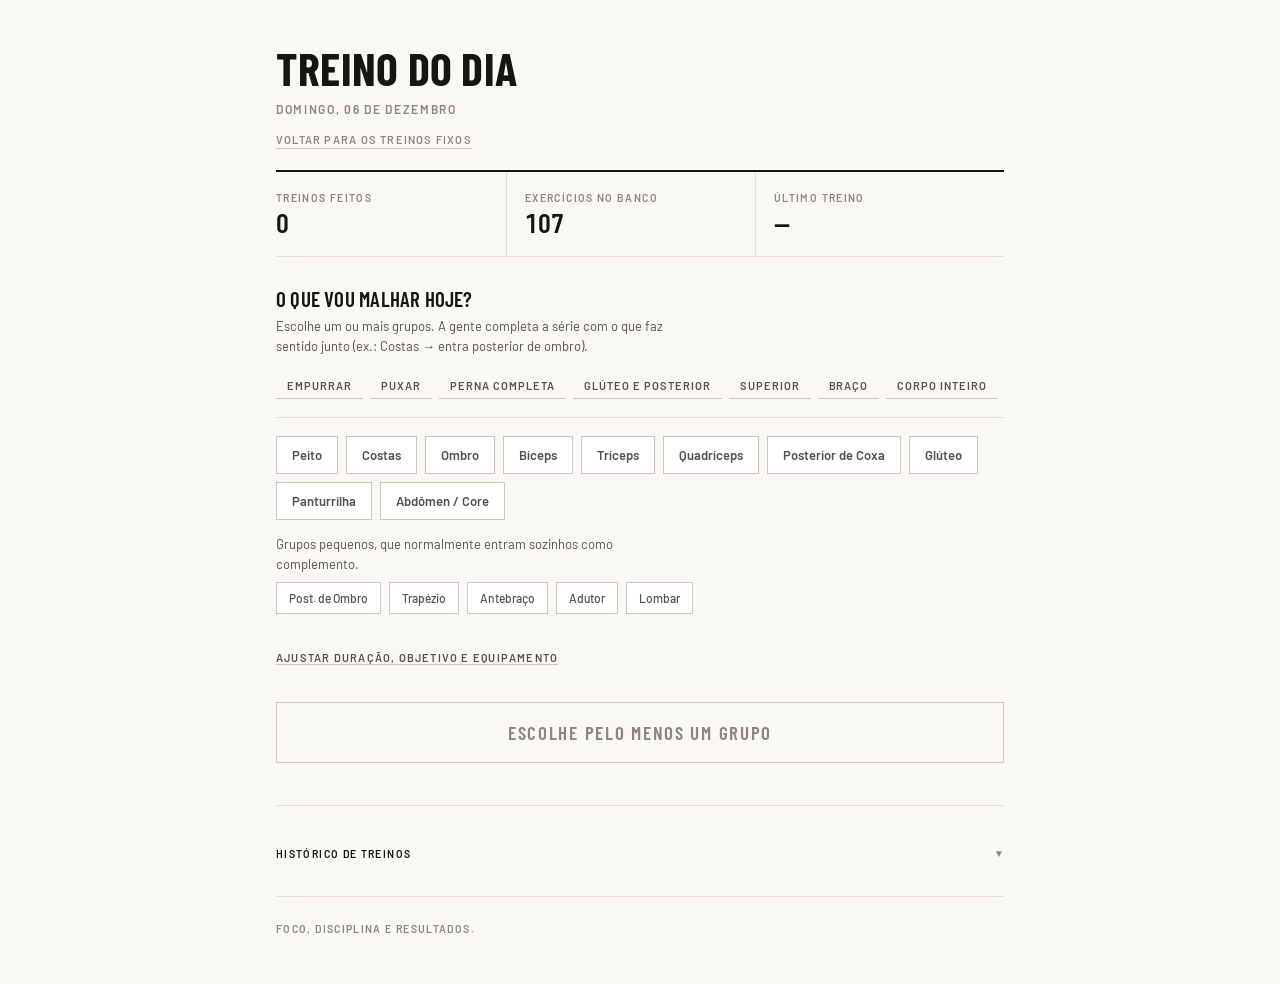
==== commit 00905683: "redesign: troca a cara de template genérico por ficha de treino impressa O visual tinha os vícios qu" ====
--- a/montar.html
+++ b/montar.html
@@ -16,6 +16,12 @@
     <meta name="apple-mobile-web-app-capable" content="yes">
     <meta name="apple-mobile-web-app-status-bar-style" content="black-translucent">
     <meta name="apple-mobile-web-app-title" content="Treino do Dia">
+
+    <!-- Tipografia: Barlow Condensed nos títulos, Barlow no corpo -->
+    <link rel="preconnect" href="https://fonts.googleapis.com">
+    <link rel="preconnect" href="https://fonts.gstatic.com" crossorigin>
+    <link rel="stylesheet"
+        href="https://fonts.googleapis.com/css2?family=Barlow+Condensed:wght@500;600;700&family=Barlow:wght@400;500;600;700&display=swap">
 
     <!-- Base CSS -->
     <link rel="stylesheet" href="styles/base.css">
@@ -41,22 +47,22 @@
 <body>
     <div class="container">
         <div class="header">
-            <h1>🎯 Treino do Dia</h1>
+            <h1>Treino do Dia</h1>
             <div class="subtitle" id="headerSubtitle">Monta a sua série de hoje</div>
-            <a href="index.html" class="back-link">← Voltar para os treinos fixos</a>
+            <a href="index.html" class="back-link">Voltar para os treinos fixos</a>
         </div>
 
         <div class="stats">
             <div class="stat-box">
-                <div class="stat-label">Treinos Feitos</div>
+                <div class="stat-label">Treinos feitos</div>
                 <div class="stat-value" id="statTreinos">0</div>
             </div>
             <div class="stat-box">
-                <div class="stat-label">Exercícios no Banco</div>
+                <div class="stat-label">Exercícios no banco</div>
                 <div class="stat-value" id="statBanco">0</div>
             </div>
             <div class="stat-box">
-                <div class="stat-label">Último Treino</div>
+                <div class="stat-label">Último treino</div>
                 <div class="stat-value" id="statUltimo">—</div>
             </div>
         </div>
@@ -64,7 +70,7 @@
         <!-- ============================================ MONTADOR ========= -->
         <div class="builder">
             <div class="builder-step">
-                <div class="builder-title">💭 O que vou malhar hoje?</div>
+                <div class="builder-title">O que vou malhar hoje?</div>
                 <div class="builder-hint">Escolhe um ou mais grupos. A gente completa a série com o
                     que faz sentido junto (ex.: Costas → entra posterior de ombro).</div>
 
@@ -72,13 +78,13 @@
                 <div class="chip-grid" id="chipGrid"></div>
 
                 <div class="builder-hint" style="margin-top:14px;margin-bottom:0">
-                    <strong>Extras:</strong> grupos pequenos que normalmente entram como complemento.
+                    Grupos pequenos, que normalmente entram sozinhos como complemento.
                 </div>
                 <div class="chip-grid" id="chipGridSecundario" style="margin-top:8px"></div>
             </div>
 
             <div class="builder-step">
-                <button class="options-toggle" id="optionsToggle">⚙️ Ajustar duração, objetivo e equipamento</button>
+                <button class="options-toggle" id="optionsToggle">Ajustar duração, objetivo e equipamento</button>
                 <div class="options-panel" id="optionsPanel">
                     <div class="option-group">
                         <label class="option-label">Duração do treino</label>
@@ -99,7 +105,7 @@
                 </div>
             </div>
 
-            <button class="generate-btn" id="generateBtn">⚡ Montar meu treino</button>
+            <button class="generate-btn" id="generateBtn">Montar meu treino</button>
         </div>
 
         <!-- ============================================ SÉRIE GERADA ===== -->
@@ -110,25 +116,25 @@
             <div class="workout-section" id="workoutSection"></div>
 
             <div class="session-actions">
-                <button class="action-btn primary" id="finishBtn">✅ Malhei Hoje</button>
-                <button class="action-btn" id="regenerateBtn">🎲 Gerar outra série</button>
-                <button class="action-btn" id="addExerciseBtn">➕ Adicionar exercício</button>
-                <button class="action-btn" id="copyBtn">📋 Copiar treino</button>
-                <button class="action-btn" id="claudeBtn">🤖 Usar o Claude do meu PC</button>
+                <button class="action-btn primary" id="finishBtn">Malhei hoje</button>
+                <button class="action-btn" id="regenerateBtn">Gerar outra série</button>
+                <button class="action-btn" id="addExerciseBtn">Adicionar exercício</button>
+                <button class="action-btn" id="copyBtn">Copiar treino</button>
+                <button class="action-btn" id="claudeBtn">Montar com o Claude</button>
             </div>
         </div>
 
         <!-- ============================================ HISTÓRICO ======== -->
         <div class="history-section">
             <div class="history-header" id="historyHeader">
-                <span class="history-title">📚 Histórico de treinos</span>
+                <span class="history-title">Histórico de treinos</span>
                 <span class="day-arrow" id="historyArrow">▼</span>
             </div>
             <div class="history-list" id="historyList"></div>
         </div>
 
         <div class="footer">
-            <p>💪 Foco, disciplina e resultados! 💪</p>
+            <p>Foco, disciplina e resultados.</p>
         </div>
     </div>
 
@@ -136,7 +142,7 @@
     <div class="modal" id="pickerModal">
         <div class="modal-content wide">
             <div class="modal-header">
-                <div class="modal-title">➕ Adicionar exercício</div>
+                <div class="modal-title">Adicionar exercício</div>
                 <div class="modal-subtitle">Busca pelo nome ou pelo grupo muscular</div>
             </div>
             <input type="text" class="search-input" id="pickerSearch" placeholder="Ex.: remada, agachamento, tríceps...">
@@ -151,12 +157,12 @@
     <div class="modal" id="claudeModal">
         <div class="modal-content wide">
             <div class="modal-header">
-                <div class="modal-title">🤖 Montar com o Claude</div>
+                <div class="modal-title">Montar com o Claude</div>
                 <div class="modal-subtitle">Deixa o Claude do seu PC montar (ou revisar) a série</div>
             </div>
             <div class="claude-steps" id="claudeSteps"></div>
             <button class="action-btn primary" id="copyPromptBtn" style="width:100%;margin-bottom:14px">
-                📋 Copiar prompt pro Claude
+                Copiar prompt pro Claude
             </button>
             <div class="claude-steps" style="margin-bottom:6px">
                 Cole aqui o JSON que o Claude devolver:
--- a/styles/base.css
+++ b/styles/base.css
@@ -1,4 +1,41 @@
-/* Base Styles - Shared across all themes */
+/* ============================================================================
+   Caderno de Treino — folha de estilo base
+
+   Papel, tinta e filete. Sem gradiente, sem sombra, sem canto arredondado.
+   A hierarquia vem da tipografia e das réguas, não de caixinha colorida.
+
+   Os temas (theme-*.css) trocam SÓ o acento. Papel e tinta são iguais em
+   todos, pra que a identidade de cada pessoa apareça sem virar outro site.
+   ============================================================================ */
+
+:root {
+    /* Papel e tinta */
+    --paper: #faf8f4;
+    --paper-raised: #ffffff;
+    --ink: #17150f;
+    --ink-2: #55504a;
+    --ink-3: #8b857b;
+
+    /* Filetes */
+    --rule: #e4dfd5;
+    --rule-2: #cec7b9;
+
+    /* Acento — cada tema sobrescreve estes três */
+    --accent: #b4530f;
+    --accent-ink: #7d3908;
+    --accent-wash: #f4ece2;
+
+    /* Estado */
+    --ok: #3f6212;
+
+    /* Tipografia */
+    --font-display: 'Barlow Condensed', 'Arial Narrow', 'Helvetica Neue', Arial, sans-serif;
+    --font-body: 'Barlow', -apple-system, BlinkMacSystemFont, 'Segoe UI', Roboto, Arial, sans-serif;
+
+    /* Medida */
+    --largura: 780px;
+    --margem: 26px;
+}
 
 * {
     margin: 0;
@@ -6,221 +43,617 @@
     box-sizing: border-box;
 }
 
+html {
+    -webkit-text-size-adjust: 100%;
+}
+
 body {
-    font-family: 'Segoe UI', Tahoma, Geneva, Verdana, sans-serif;
-    background: var(--gradient-background);
+    font-family: var(--font-body);
+    font-size: 16px;
+    line-height: 1.5;
+    color: var(--ink);
+    background: var(--paper);
     min-height: 100vh;
-    padding: 20px;
+    -webkit-font-smoothing: antialiased;
 }
 
 .container {
-    max-width: 900px;
+    max-width: var(--largura);
     margin: 0 auto;
-    background: white;
-    border-radius: 20px;
-    box-shadow: 0 20px 60px rgba(0, 0, 0, 0.3);
-    overflow: hidden;
-}
+    padding: 0 var(--margem);
+}
+
+/* Rótulo miúdo em caixa alta — usado em label de stat, tag, meta */
+.stat-label,
+.progress-title,
+.workout-counter-title,
+.progress-percentage,
+.option-label,
+.exercise-tag,
+.history-title,
+.footer,
+.weight-unit,
+.weight-label {
+    font-size: 10.5px;
+    font-weight: 600;
+    text-transform: uppercase;
+    letter-spacing: 0.13em;
+    color: var(--ink-3);
+}
+
+/* ------------------------------------------------------------- Cabeçalho */
 
 .header {
-    background: var(--gradient-header);
-    padding: 40px 30px;
-    color: white;
-    text-align: center;
+    padding: 46px 0 20px;
+    border-bottom: 2px solid var(--ink);
 }
 
 .header h1 {
-    font-size: 2.5em;
-    text-shadow: 2px 2px 4px rgba(0, 0, 0, 0.2);
-    margin-bottom: 8px;
+    font-family: var(--font-display);
+    font-weight: 700;
+    font-size: clamp(30px, 8vw, 46px);
+    line-height: 0.95;
+    letter-spacing: 0.005em;
+    text-transform: uppercase;
+    color: var(--ink);
 }
 
 .header .subtitle {
-    font-size: 1.1em;
-    opacity: 0.95;
-}
+    margin-top: 10px;
+    font-size: 12px;
+    font-weight: 600;
+    text-transform: uppercase;
+    letter-spacing: 0.14em;
+    color: var(--ink-3);
+}
+
+/* ---------------------------------------------------------------- Stats */
 
 .stats {
     display: flex;
-    justify-content: space-around;
-    background: #fff;
-    padding: 20px;
-    border-bottom: 3px solid var(--color-primary);
+    border-bottom: 1px solid var(--rule);
 }
 
 .stat-box {
-    text-align: center;
-}
-
-.stat-label {
-    color: #666;
-    font-size: 0.85em;
-    margin-bottom: 5px;
-    text-transform: uppercase;
-    letter-spacing: 1px;
+    flex: 1;
+    padding: 18px 0 18px 18px;
+    min-width: 0;
+}
+
+.stat-box:first-child {
+    padding-left: 0;
+}
+
+.stat-box + .stat-box {
+    border-left: 1px solid var(--rule);
 }
 
 .stat-value {
-    font-size: 1.6em;
-    font-weight: bold;
-    color: var(--color-primary);
+    font-family: var(--font-display);
+    font-weight: 600;
+    font-size: 27px;
+    line-height: 1.1;
+    color: var(--ink);
+    font-variant-numeric: tabular-nums;
+    margin-top: 3px;
 }
 
 .weight-update-btn {
-    background: linear-gradient(135deg, #10b981 0%, #059669 100%);
-    color: white;
+    display: inline-block;
+    margin-top: 6px;
+    padding: 0;
+    background: none;
     border: none;
-    padding: 8px 16px;
-    border-radius: 20px;
-    font-size: 0.75em;
+    border-bottom: 1px solid var(--rule-2);
+    font-family: var(--font-body);
+    font-size: 11px;
+    font-weight: 600;
+    text-transform: uppercase;
+    letter-spacing: 0.1em;
+    color: var(--ink-2);
     cursor: pointer;
-    margin-top: 8px;
-    transition: all 0.3s ease;
-    box-shadow: 0 2px 8px rgba(16, 185, 129, 0.3);
 }
 
 .weight-update-btn:hover {
-    transform: translateY(-2px);
-    box-shadow: 0 4px 12px rgba(16, 185, 129, 0.5);
-}
+    color: var(--accent);
+    border-bottom-color: var(--accent);
+}
+
+/* ------------------------------------------------------------- Progresso */
 
 .progress-container {
-    margin: 20px 30px;
-    display: grid;
-    grid-template-columns: 1fr 1fr;
-    gap: 20px;
-}
-
-@media (max-width: 768px) {
-    .progress-container {
-        grid-template-columns: 1fr;
-    }
+    display: flex;
+    border-bottom: 1px solid var(--rule);
 }
 
 .progress-box {
-    background: white;
-    padding: 20px 25px;
-    border-radius: 12px;
-    box-shadow: 0 2px 8px rgba(0, 0, 0, 0.1);
-}
-
-.progress-header {
-    display: flex;
-    justify-content: space-between;
-    align-items: center;
-    margin-bottom: 15px;
-}
-
-.progress-title {
-    font-weight: bold;
-    color: #333;
-    font-size: 1em;
-}
-
-.progress-stats {
-    display: flex;
-    gap: 15px;
-    font-size: 0.9em;
-    color: #666;
+    flex: 1;
+    padding: 26px 26px 26px 0;
+}
+
+.workout-counter-box {
+    flex: 0 0 38%;
+    padding: 26px 0 26px 26px;
+    border-left: 1px solid var(--rule);
 }
 
 .progress-circle-container {
     position: relative;
-    width: 200px;
-    height: 200px;
-    margin: 20px auto;
+    width: 170px;
+    max-width: 100%;
+    margin-top: 14px;
 }
 
 .progress-circle {
     width: 100%;
-    height: 100%;
     transform: rotate(-90deg);
 }
 
 .progress-circle-bg {
     fill: none;
-    stroke: #e5e7eb;
-    stroke-width: 12;
+    stroke: var(--rule);
+    stroke-width: 5;
 }
 
 .progress-circle-fill {
     fill: none;
-    stroke: var(--color-primary);
-    stroke-width: 12;
-    stroke-linecap: round;
+    stroke: var(--accent);
+    stroke-width: 5;
+    stroke-linecap: butt;
     stroke-dasharray: 534;
     stroke-dashoffset: 534;
-    transition: stroke-dashoffset 0.8s ease;
+    transition: stroke-dashoffset 0.6s ease;
 }
 
 .progress-center {
     position: absolute;
-    top: 50%;
-    left: 50%;
-    transform: translate(-50%, -50%);
+    inset: 0;
+    display: flex;
+    flex-direction: column;
+    align-items: center;
+    justify-content: center;
     text-align: center;
 }
 
 .progress-weight {
-    font-size: 2em;
-    font-weight: bold;
-    color: var(--color-primary);
+    font-family: var(--font-display);
+    font-weight: 700;
+    font-size: 34px;
     line-height: 1;
+    color: var(--ink);
+    font-variant-numeric: tabular-nums;
 }
 
 .progress-percentage {
-    font-size: 1.5em;
-    font-weight: bold;
-    color: #666;
-    margin: 5px 0;
+    margin-top: 4px;
 }
 
 .progress-text {
-    font-size: 0.9em;
-    color: #888;
-}
-
-.workout-counter-box {
-    background: white;
-    padding: 20px 25px;
-    border-radius: 12px;
-    box-shadow: 0 2px 8px rgba(0, 0, 0, 0.1);
+    margin-top: 5px;
+    font-size: 12.5px;
+    color: var(--ink-2);
+}
+
+.workout-counter-display {
+    font-family: var(--font-display);
+    font-weight: 700;
+    font-size: 58px;
+    line-height: 1;
+    color: var(--ink);
+    font-variant-numeric: tabular-nums;
+    margin-top: 12px;
+}
+
+.workout-counter-label {
+    margin-top: 4px;
+    font-size: 12.5px;
+    color: var(--ink-2);
+}
+
+/* ------------------------------------------------------------ Dia / Bloco */
+
+.workout-section {
+    padding-bottom: 8px;
+}
+
+.day-container {
+    margin-top: 34px;
+    border-top: 2px solid var(--ink);
+}
+
+.day-container.dragging {
+    opacity: 0.4;
+}
+
+.day-container.drag-over {
+    border-top-color: var(--accent);
+}
+
+/* Marca o próximo treino sem selo flutuante: uma linha de acento acima do
+   título, que nunca colide com nada. */
+.day-container.highlighted {
+    border-top-color: var(--accent);
+}
+
+.day-container.highlighted::before {
+    content: "Treino de hoje";
+    display: block;
+    padding-top: 12px;
+    font-size: 10.5px;
+    font-weight: 600;
+    text-transform: uppercase;
+    letter-spacing: 0.13em;
+    color: var(--accent);
+}
+
+.drag-handle {
+    color: var(--ink-3);
+    font-size: 13px;
+    cursor: grab;
+    letter-spacing: -2px;
+}
+
+.drag-handle:active {
+    cursor: grabbing;
+}
+
+.day-header {
+    display: flex;
+    align-items: center;
+    justify-content: space-between;
+    gap: 14px;
+    padding: 15px 0;
+    cursor: pointer;
+    user-select: none;
+}
+
+.day-title {
+    display: flex;
+    align-items: center;
+    gap: 11px;
+    font-family: var(--font-display);
+    font-weight: 600;
+    font-size: 22px;
+    line-height: 1.1;
+    text-transform: uppercase;
+    letter-spacing: 0.01em;
+    color: var(--ink);
+}
+
+.day-arrow {
+    flex-shrink: 0;
+    font-size: 10px;
+    color: var(--ink-3);
+    transition: transform 0.25s ease;
+}
+
+.day-arrow.active {
+    transform: rotate(180deg);
+}
+
+.day-content {
+    max-height: 0;
+    overflow: hidden;
+    transition: max-height 0.35s ease-out;
+}
+
+.day-content.active {
+    max-height: 20000px;
+}
+
+/* ------------------------------------------------------------- Exercício */
+
+.exercise-list {
+    list-style: none;
+    border-top: 1px solid var(--rule);
+}
+
+.exercise-item {
+    padding: 15px 0;
+    border-bottom: 1px solid var(--rule);
+}
+
+.exercise-item.exercise-completed {
+    opacity: 0.45;
+}
+
+.exercise-item.exercise-completed .exercise-name {
+    text-decoration: line-through;
+}
+
+.exercise-header {
+    display: flex;
+    align-items: flex-start;
+    gap: 13px;
+}
+
+.exercise-checkbox {
+    position: relative;
+    flex-shrink: 0;
+    padding-top: 1px;
+}
+
+.exercise-check-input {
+    position: absolute;
+    opacity: 0;
+    width: 0;
+    height: 0;
+}
+
+.exercise-check-label {
+    display: block;
+    width: 21px;
+    height: 21px;
+    border: 1.5px solid var(--rule-2);
+    background: var(--paper-raised);
+    cursor: pointer;
+    transition: border-color 0.15s ease, background 0.15s ease;
+}
+
+.exercise-check-label:hover {
+    border-color: var(--accent);
+}
+
+.exercise-check-label::after {
+    content: "";
+    position: absolute;
+    left: 7px;
+    top: 4px;
+    width: 6px;
+    height: 11px;
+    border: solid var(--paper-raised);
+    border-width: 0 2px 2px 0;
+    transform: rotate(45deg) scale(0);
+    transition: transform 0.15s ease;
+}
+
+.exercise-check-input:checked ~ .exercise-check-label {
+    background: var(--accent);
+    border-color: var(--accent);
+}
+
+.exercise-check-input:checked ~ .exercise-check-label::after {
+    transform: rotate(45deg) scale(1);
+}
+
+.exercise-number {
+    flex-shrink: 0;
+    min-width: 24px;
+    font-family: var(--font-display);
+    font-weight: 600;
+    font-size: 19px;
+    line-height: 1.25;
+    color: var(--ink-3);
+    font-variant-numeric: tabular-nums;
+}
+
+.exercise-content {
+    flex-grow: 1;
+    min-width: 0;
+    display: flex;
+    align-items: baseline;
+    flex-wrap: wrap;
+    gap: 9px 14px;
+}
+
+.exercise-name {
+    flex: 1 1 auto;
+    font-weight: 600;
+    font-size: 16px;
+    line-height: 1.3;
+    color: var(--ink);
+}
+
+.exercise-reps {
+    flex-shrink: 0;
+    font-family: var(--font-display);
+    font-weight: 600;
+    font-size: 17px;
+    letter-spacing: 0.02em;
+    color: var(--accent-ink);
+    font-variant-numeric: tabular-nums;
+    white-space: nowrap;
+}
+
+.exercise-note {
+    width: 100%;
+    padding-left: 11px;
+    border-left: 2px solid var(--rule-2);
+    font-size: 13px;
+    line-height: 1.45;
+    color: var(--ink-2);
+}
+
+.new-badge {
+    font-size: 10px;
+    font-weight: 600;
+    text-transform: uppercase;
+    letter-spacing: 0.12em;
+    color: var(--ok);
+}
+
+/* Campo de carga */
+
+.weight-tracker {
+    display: inline-flex;
+    align-items: baseline;
+    gap: 5px;
+    flex-shrink: 0;
+    padding: 3px 8px;
+    border: 1px solid var(--rule-2);
+    background: var(--paper-raised);
+}
+
+.weight-field {
+    width: 46px;
+    border: none;
+    background: transparent;
+    font-family: var(--font-display);
+    font-weight: 600;
+    font-size: 16px;
+    color: var(--ink);
+    font-variant-numeric: tabular-nums;
+    text-align: right;
+    outline: none;
+}
+
+.weight-field::placeholder {
+    color: var(--ink-3);
+    font-weight: 500;
+}
+
+/* Botões do exercício */
+
+.exercise-link {
+    margin-left: auto;
+    flex-shrink: 0;
+}
+
+.tutorial-btn {
+    display: inline-flex;
+    align-items: center;
+    gap: 6px;
+    padding: 8px 15px;
+    background: transparent;
+    border: 1px solid var(--ink);
+    color: var(--ink);
+    font-family: var(--font-body);
+    font-size: 11px;
+    font-weight: 600;
+    text-transform: uppercase;
+    letter-spacing: 0.11em;
+    cursor: pointer;
+    transition: background 0.15s ease, color 0.15s ease;
+}
+
+.tutorial-btn::before {
+    content: "▸";
+    font-size: 9px;
+}
+
+.tutorial-btn:hover {
+    background: var(--ink);
+    color: var(--paper);
+}
+
+.tutorial-btn.active {
+    background: var(--ink);
+    color: var(--paper);
+}
+
+.tutorial-btn.active::before {
+    content: "▾";
+}
+
+/* GIF */
+
+.gif-container {
+    max-height: 0;
+    overflow: hidden;
+    transition: max-height 0.35s ease-out;
+}
+
+.gif-container.active {
+    max-height: 700px;
+    margin-top: 14px;
+}
+
+.gif-wrapper {
+    padding: 14px;
+    border: 1px solid var(--rule);
+    background: var(--paper-raised);
     text-align: center;
 }
 
-.workout-counter-title {
-    font-weight: bold;
-    color: #333;
-    font-size: 1em;
-    margin-bottom: 15px;
-}
-
-.workout-counter-display {
-    font-size: 4em;
-    font-weight: bold;
-    background: var(--gradient-header);
-    -webkit-background-clip: text;
-    -webkit-text-fill-color: transparent;
-    background-clip: text;
-    margin: 10px 0;
-}
-
-.workout-counter-label {
-    color: #666;
-    font-size: 0.9em;
-    margin-top: 5px;
-}
+.gif-wrapper img {
+    max-width: 100%;
+    height: auto;
+}
+
+/* ----------------------------------------------------- Ações do treino */
+
+.workout-footer {
+    padding: 20px 0 4px;
+}
+
+.workout-done-btn {
+    width: 100%;
+    padding: 16px;
+    background: var(--ink);
+    border: 1px solid var(--ink);
+    color: var(--paper);
+    font-family: var(--font-display);
+    font-weight: 600;
+    font-size: 17px;
+    text-transform: uppercase;
+    letter-spacing: 0.09em;
+    cursor: pointer;
+    transition: background 0.15s ease;
+}
+
+.workout-done-btn:hover {
+    background: var(--accent);
+    border-color: var(--accent);
+}
+
+.workout-done-btn.clicked {
+    background: var(--ok);
+    border-color: var(--ok);
+}
+
+.reset-section {
+    padding: 26px 0 0;
+}
+
+.reset-btn {
+    padding: 0;
+    background: none;
+    border: none;
+    border-bottom: 1px solid var(--rule-2);
+    font-family: var(--font-body);
+    font-size: 11px;
+    font-weight: 600;
+    text-transform: uppercase;
+    letter-spacing: 0.11em;
+    color: var(--ink-3);
+    cursor: pointer;
+}
+
+.reset-btn:hover {
+    color: var(--accent);
+    border-bottom-color: var(--accent);
+}
+
+/* --------------------------------------------------------------- Rodapé */
+
+.footer {
+    margin-top: 34px;
+    padding: 22px 0 46px;
+    border-top: 1px solid var(--rule);
+    line-height: 1.9;
+}
+
+.footer a {
+    color: var(--ink-2);
+    text-decoration: none;
+    border-bottom: 1px solid var(--rule-2);
+}
+
+.footer a:hover {
+    color: var(--accent);
+    border-bottom-color: var(--accent);
+}
+
+/* --------------------------------------------------------------- Modal */
 
 .modal {
     display: none;
     position: fixed;
+    inset: 0;
+    background: rgba(23, 21, 15, 0.55);
     z-index: 1000;
-    left: 0;
-    top: 0;
-    width: 100%;
-    height: 100%;
-    background-color: rgba(0, 0, 0, 0.5);
-    animation: fadeIn 0.3s ease;
+    padding: 20px;
+    overflow-y: auto;
 }
 
 .modal.active {
@@ -230,1217 +663,216 @@
 }
 
 .modal-content {
-    background: white;
-    padding: 30px;
-    border-radius: 20px;
-    box-shadow: 0 20px 60px rgba(0, 0, 0, 0.3);
-    max-width: 400px;
-    width: 90%;
-    animation: slideUp 0.3s ease;
+    width: 100%;
+    max-width: 420px;
+    padding: 28px;
+    background: var(--paper-raised);
+    border: 1px solid var(--ink);
 }
 
 .modal-header {
-    text-align: center;
     margin-bottom: 20px;
+    padding-bottom: 14px;
+    border-bottom: 1px solid var(--rule);
 }
 
 .modal-title {
-    font-size: 1.5em;
-    font-weight: bold;
-    color: var(--color-primary);
-    margin-bottom: 10px;
+    font-family: var(--font-display);
+    font-weight: 600;
+    font-size: 24px;
+    line-height: 1.1;
+    text-transform: uppercase;
+    color: var(--ink);
 }
 
 .modal-subtitle {
-    color: #666;
-    font-size: 0.9em;
+    margin-top: 5px;
+    font-size: 13px;
+    color: var(--ink-2);
 }
 
 .weight-input-group {
-    margin: 20px 0;
+    margin-bottom: 18px;
 }
 
 .weight-input {
     width: 100%;
-    padding: 15px;
-    font-size: 1.5em;
+    padding: 12px;
+    border: 1px solid var(--rule-2);
+    background: var(--paper);
+    font-family: var(--font-display);
+    font-weight: 600;
+    font-size: 30px;
     text-align: center;
-    border: 2px solid #e5e7eb;
-    border-radius: 10px;
-    transition: all 0.3s ease;
-    font-weight: bold;
-    color: #333;
+    color: var(--ink);
+    font-variant-numeric: tabular-nums;
 }
 
 .weight-input:focus {
     outline: none;
-    border-color: var(--color-primary);
-    box-shadow: 0 0 0 3px var(--color-primary-light);
+    border-color: var(--accent);
 }
 
 .modal-buttons {
     display: flex;
     gap: 10px;
-    margin-top: 20px;
 }
 
 .modal-btn {
     flex: 1;
-    padding: 12px;
-    border: none;
-    border-radius: 10px;
-    font-weight: bold;
+    padding: 13px 16px;
+    border: 1px solid var(--ink);
+    font-family: var(--font-body);
+    font-size: 11px;
+    font-weight: 600;
+    text-transform: uppercase;
+    letter-spacing: 0.11em;
     cursor: pointer;
-    transition: all 0.3s ease;
-    font-size: 1em;
+    transition: background 0.15s ease, color 0.15s ease;
 }
 
 .modal-btn-primary {
-    background: var(--gradient-header);
-    color: white;
+    background: var(--ink);
+    color: var(--paper);
 }
 
 .modal-btn-primary:hover {
-    transform: translateY(-2px);
-    box-shadow: 0 4px 12px var(--color-primary-shadow);
+    background: var(--accent);
+    border-color: var(--accent);
 }
 
 .modal-btn-secondary {
-    background: #f3f4f6;
-    color: #666;
+    background: transparent;
+    color: var(--ink);
 }
 
 .modal-btn-secondary:hover {
-    background: #e5e7eb;
-}
-
-@keyframes fadeIn {
-    from {
-        opacity: 0;
-    }
-    to {
-        opacity: 1;
-    }
-}
-
-@keyframes slideUp {
-    from {
-        opacity: 0;
-        transform: translateY(30px);
-    }
-    to {
-        opacity: 1;
-        transform: translateY(0);
-    }
-}
-
-.goal {
-    background: var(--gradient-goal);
-    padding: 18px 50px 18px 25px;
-    text-align: center;
-    border-left: 5px solid var(--color-goal);
-    margin: 20px 30px;
-    border-radius: 10px;
-    position: relative;
-}
-
-.goal.hidden {
-    display: none;
-}
-
-.goal h3 {
-    color: var(--color-goal-dark);
-    margin-bottom: 6px;
-    font-size: 1.1em;
-}
-
-.goal p {
-    color: #555;
-    font-size: 1em;
-}
-
-.start-date {
-    background: var(--gradient-start-date);
-    padding: 18px 50px 18px 25px;
-    text-align: center;
-    border-left: 5px solid var(--color-start-date);
-    margin: 20px 30px;
-    border-radius: 10px;
-    position: relative;
-}
-
-.start-date.hidden {
-    display: none;
-}
-
-.start-date h3 {
-    color: var(--color-start-date-dark);
-    margin-bottom: 6px;
-    font-size: 1.1em;
-}
-
-.start-date p {
-    color: #555;
-    font-size: 1em;
-    font-weight: 600;
-}
-
-.dismissable-close {
-    position: absolute;
-    top: 10px;
-    right: 10px;
-    background: none;
-    border: none;
-    font-size: 1.3em;
-    cursor: pointer;
-    width: 25px;
-    height: 25px;
-    display: flex;
-    align-items: center;
-    justify-content: center;
-    border-radius: 50%;
-    transition: all 0.3s ease;
-    opacity: 0.6;
-}
-
-.dismissable-close:hover {
-    opacity: 1;
-    background: rgba(0, 0, 0, 0.1);
-    transform: rotate(90deg);
-}
-
-.goal .dismissable-close {
-    color: var(--color-goal-dark);
-}
-
-.start-date .dismissable-close {
-    color: var(--color-start-date-dark);
-}
-
-.dismiss-all-container {
-    text-align: center;
-    margin: 15px 30px 0 30px;
-}
-
-.dismiss-all-btn {
-    background: linear-gradient(135deg, #64748b 0%, #475569 100%);
-    color: white;
-    border: none;
-    padding: 8px 20px;
-    border-radius: 20px;
-    font-size: 0.85em;
-    cursor: pointer;
-    transition: all 0.3s ease;
-    box-shadow: 0 2px 6px rgba(0, 0, 0, 0.15);
-    display: inline-flex;
-    align-items: center;
-    gap: 6px;
-}
-
-.dismiss-all-btn:hover {
-    transform: translateY(-2px);
-    box-shadow: 0 4px 10px rgba(0, 0, 0, 0.25);
-    background: linear-gradient(135deg, #475569 0%, #334155 100%);
-}
-
-.dismiss-all-btn:active {
-    transform: translateY(0);
-}
-
-.alert-container {
-    margin: 20px 30px;
-    position: relative;
-}
-
-.alert {
-    background: var(--gradient-alert);
-    border-left: 5px solid var(--color-alert);
-    padding: 18px 50px 18px 25px;
-    border-radius: 10px;
-    position: relative;
-    animation: slideIn 0.5s ease-out;
-}
-
-.alert.hidden {
-    display: none;
-}
-
-.alert-icon {
-    font-size: 1.3em;
-    margin-right: 10px;
-}
-
-.alert-content {
-    display: flex;
-    align-items: center;
-}
-
-.alert-text {
-    flex: 1;
-}
-
-.alert-title {
-    color: var(--color-alert-dark);
-    font-weight: bold;
-    font-size: 1em;
-    margin-bottom: 5px;
-}
-
-.alert-message {
-    color: var(--color-alert-text);
-    font-size: 0.95em;
-    line-height: 1.5;
-}
-
-.alert-close {
-    position: absolute;
-    top: 15px;
-    right: 15px;
-    background: none;
-    border: none;
-    font-size: 1.5em;
-    color: var(--color-alert-dark);
-    cursor: pointer;
-    width: 30px;
-    height: 30px;
-    display: flex;
-    align-items: center;
-    justify-content: center;
-    border-radius: 50%;
-    transition: all 0.3s ease;
-}
-
-.alert-close:hover {
-    background: var(--color-alert-hover);
-    transform: rotate(90deg);
-}
-
-@keyframes slideIn {
-    from {
-        opacity: 0;
-        transform: translateY(-20px);
-    }
-    to {
-        opacity: 1;
-        transform: translateY(0);
-    }
-}
-
-.workout-section {
-    padding: 30px;
-}
-
-.day-container {
-    margin-bottom: 20px;
-    cursor: move;
-    transition: all 0.3s ease;
-}
-
-.day-container.dragging {
-    opacity: 0.5;
-    transform: scale(0.95);
-}
-
-.day-container.drag-over {
-    border-top: 4px solid #10b981;
-    padding-top: 10px;
-}
-
-.drag-handle {
-    display: inline-block;
-    cursor: grab;
-    margin-right: 10px;
-    font-size: 1.2em;
-}
-
-.drag-handle:active {
-    cursor: grabbing;
-}
-
-.day-header {
-    background: var(--gradient-day-header);
-    color: white;
-    padding: 20px 25px;
-    border-radius: 12px;
-    cursor: pointer;
-    display: flex;
-    align-items: center;
-    justify-content: space-between;
-    transition: all 0.3s ease;
-    box-shadow: var(--shadow-day-header);
-}
-
-.day-header:hover {
-    transform: translateY(-2px);
-    box-shadow: var(--shadow-day-header-hover);
-}
-
-.workout-done-btn {
-    background: linear-gradient(135deg, #10b981 0%, #059669 100%);
-    color: white;
-    border: none;
-    padding: 18px 20px;
-    border-radius: 10px;
-    font-weight: bold;
-    cursor: pointer;
-    margin: 15px 0;
-    transition: all 0.3s ease;
-    box-shadow: 0 2px 8px rgba(16, 185, 129, 0.3);
-    display: flex;
-    align-items: center;
-    justify-content: center;
-    gap: 8px;
-    font-size: 1.1em;
-    width: 100%;
-}
-
-.workout-done-btn:hover {
-    transform: translateY(-2px);
-    box-shadow: 0 4px 12px rgba(16, 185, 129, 0.5);
-}
-
-.workout-done-btn:active {
-    transform: scale(0.95);
-}
-
-.workout-done-btn.clicked {
-    animation: successPulse 0.5s ease;
-}
-
-@keyframes successPulse {
-    0% {
-        transform: scale(1);
-    }
-    50% {
-        transform: scale(1.1);
-    }
-    100% {
-        transform: scale(1);
-    }
-}
-
-.day-header.active {
-    border-radius: 12px 12px 0 0;
-}
-
-.day-title {
-    font-size: 1.6em;
-    font-weight: bold;
-    text-transform: uppercase;
-    letter-spacing: 2px;
-    display: flex;
-    align-items: center;
-    gap: 12px;
-}
-
-.day-arrow {
-    font-size: 1.2em;
-    transition: transform 0.3s ease;
-}
-
-.day-arrow.active {
-    transform: rotate(180deg);
-}
-
-.day-content {
-    max-height: 0;
-    overflow: hidden;
-    transition: max-height 0.5s ease-out;
-    background: #f8f9fa;
-    border-radius: 0 0 12px 12px;
-}
-
-.day-content.active {
-    max-height: 8000px;
-    padding: 25px;
-}
-
-.exercise-list {
-    list-style: none;
-}
-
-.exercise-item {
-    padding: 18px 20px;
-    margin-bottom: 12px;
-    background: white;
-    border-left: 5px solid var(--color-exercise);
-    border-radius: 10px;
-    transition: all 0.3s ease;
-}
-
-.exercise-item:hover {
-    box-shadow: 0 4px 12px rgba(0, 0, 0, 0.1);
-}
-
-.exercise-item.new {
-    border-left: 5px solid #10b981;
-    background: #f0fdf4;
-}
-
-.exercise-header {
-    display: flex;
-    align-items: center;
-}
-
-.exercise-number {
-    background: var(--gradient-exercise);
-    color: white;
-    width: 35px;
-    height: 35px;
-    border-radius: 50%;
-    display: flex;
-    align-items: center;
-    justify-content: center;
-    font-weight: bold;
-    font-size: 1.1em;
-    margin-right: 15px;
-    flex-shrink: 0;
-}
-
-.exercise-item.new .exercise-number {
-    background: linear-gradient(135deg, #10b981 0%, #34d399 100%);
-}
-
-.exercise-content {
-    flex-grow: 1;
-    display: flex;
-    align-items: center;
-    flex-wrap: wrap;
-    gap: 12px;
-}
-
-.exercise-name {
-    font-weight: 600;
-    color: #333;
-    font-size: 1.1em;
-    flex-shrink: 0;
-}
-
-.exercise-reps {
-    background: var(--bg-exercise-reps);
-    color: var(--color-exercise-reps);
-    padding: 5px 12px;
-    border-radius: 15px;
-    font-size: 0.9em;
-    font-weight: 600;
-    flex-shrink: 0;
-}
-
-.weight-tracker {
-    display: flex;
-    align-items: center;
-    gap: 6px;
-    background: #f8f9fa;
-    border: 2px solid var(--color-primary);
-    padding: 4px 10px;
-    border-radius: 20px;
-    flex-shrink: 0;
-}
-
-.weight-label {
-    font-size: 0.95em;
-}
-
-.weight-field {
-    width: 60px;
-    border: none;
-    background: transparent;
-    font-size: 0.95em;
-    font-weight: 700;
-    color: var(--color-goal-dark, #d63447);
-    text-align: center;
-    outline: none;
-}
-
-.weight-field::placeholder {
-    color: #bbb;
-    font-weight: 400;
-}
-
-.weight-unit {
-    font-size: 0.85em;
-    color: #666;
-    font-weight: 600;
-}
-
-.exercise-link {
-    margin-left: auto;
-    flex-shrink: 0;
-}
-
-.tutorial-btn {
-    background: var(--gradient-tutorial);
-    color: white;
-    padding: 8px 16px;
-    border-radius: 20px;
-    font-size: 0.9em;
-    font-weight: 600;
-    display: inline-flex;
-    align-items: center;
-    gap: 6px;
-    transition: all 0.3s ease;
-    border: none;
-    cursor: pointer;
-    box-shadow: var(--shadow-tutorial);
-}
-
-.tutorial-btn:hover {
-    transform: translateY(-2px);
-    box-shadow: var(--shadow-tutorial-hover);
-}
-
-.tutorial-btn::before {
-    content: "▶";
-    font-size: 0.8em;
-}
-
-.tutorial-btn.active::before {
-    content: "▼";
-}
-
-.tutorial-btn.active {
-    background: var(--gradient-tutorial-active);
-}
-
-.new-badge {
-    background: #10b981;
-    color: white;
-    padding: 4px 10px;
-    border-radius: 12px;
-    font-size: 0.75em;
-    font-weight: bold;
-    text-transform: uppercase;
-}
-
-.exercise-note {
-    width: 100%;
-    font-size: 0.85em;
-    color: #666;
-    font-style: italic;
-    margin-top: 8px;
-    padding-left: 50px;
-}
-
-.gif-container {
-    max-height: 0;
-    overflow: hidden;
-    transition: max-height 0.4s ease-out;
-    margin-top: 0;
-}
-
-.gif-container.active {
-    max-height: 600px;
-    margin-top: 15px;
-}
-
-.gif-wrapper {
-    background: #f8f9fa;
-    padding: 15px;
-    border-radius: 10px;
-    text-align: center;
-    border: 2px solid #e9ecef;
-}
-
-.gif-wrapper img {
-    max-width: 100%;
-    height: auto;
-    border-radius: 8px;
-    box-shadow: 0 4px 12px rgba(0, 0, 0, 0.1);
-}
-
-.tip-box {
-    background: #fff3cd;
-    border-left: 4px solid #ffc107;
-    padding: 15px 20px;
-    margin-top: 15px;
-    border-radius: 8px;
-}
-
-.tip-box h4 {
-    color: #856404;
-    margin-bottom: 8px;
-    font-size: 1em;
-}
-
-.tip-box p {
-    color: #856404;
-    font-size: 0.9em;
-    line-height: 1.5;
-}
-
-.reset-section {
-    padding: 30px 30px 20px;
-    text-align: center;
-}
-
-.footer {
-    background: #f8f9fa;
-    padding: 20px;
-    text-align: center;
-    color: #666;
-    font-size: 0.9em;
-}
-
-/* ========================================
-   MOBILE OPTIMIZATIONS
-   ======================================== */
-
-/* Tablets and smaller */
-@media (max-width: 768px) {
-    body {
-        padding: 10px;
-    }
-
-    .container {
-        border-radius: 15px;
-    }
-
-    /* Header improvements */
+    background: var(--paper);
+}
+
+/* --------------------------------------------------------------- Mobile */
+
+@media (max-width: 720px) {
+
+    :root {
+        --margem: 18px;
+    }
+
     .header {
-        padding: 30px 20px;
-    }
-
-    .header h1 {
-        font-size: 2em;
-    }
-
-    .header .subtitle {
-        font-size: 1em;
-    }
-
-    /* Stats improvements */
+        padding: 32px 0 16px;
+    }
+
+    /* Stats viram lista: rótulo à esquerda, valor à direita */
     .stats {
-        flex-direction: column;
-        gap: 15px;
-        padding: 20px 15px;
+        display: block;
     }
 
     .stat-box {
         display: flex;
+        align-items: baseline;
         justify-content: space-between;
-        align-items: center;
-        width: 100%;
-        padding: 15px;
-        background: #f8f9fa;
-        border-radius: 10px;
-    }
-
-    .stat-label {
-        text-align: left;
-        margin-bottom: 0;
+        gap: 12px;
+        padding: 12px 0;
+        border-bottom: 1px solid var(--rule);
+    }
+
+    .stat-box:last-child {
+        border-bottom: none;
+    }
+
+    .stat-box + .stat-box {
+        border-left: none;
     }
 
     .stat-value {
-        font-size: 1.4em;
+        margin-top: 0;
+        font-size: 22px;
     }
 
     .weight-update-btn {
         margin-top: 0;
-        margin-left: 10px;
-    }
-
-    /* Progress container */
+        margin-left: 12px;
+    }
+
     .progress-container {
-        margin: 15px 20px;
+        display: block;
     }
 
     .progress-box {
-        padding: 20px 15px;
-    }
-
-    /* Workout section */
-    .workout-section {
-        padding: 20px 15px;
-    }
-
-    /* Day containers */
-    .day-container {
-        margin-bottom: 15px;
-    }
-
-    .day-header {
-        padding: 18px 15px;
+        padding: 22px 0;
+        border-bottom: 1px solid var(--rule);
+    }
+
+    .workout-counter-box {
+        display: flex;
+        align-items: baseline;
+        justify-content: space-between;
+        gap: 12px;
+        padding: 16px 0;
+        border-left: none;
+    }
+
+    .workout-counter-display {
+        margin-top: 0;
+        font-size: 40px;
+    }
+
+    .workout-counter-label {
+        margin-top: 0;
     }
 
     .day-title {
-        font-size: 1.1em;
-        gap: 8px;
-        letter-spacing: 1px;
-    }
-
-    .day-content.active {
-        padding: 20px 15px;
-    }
-
-    /* Exercise items */
-    .exercise-item {
-        padding: 15px;
-        margin-bottom: 15px;
-    }
-
+        font-size: 19px;
+    }
+
+    /* Alvos de toque maiores: os botões passam a ocupar a linha inteira */
     .exercise-content {
-        flex-direction: column;
-        align-items: flex-start;
-        gap: 10px;
+        gap: 8px 12px;
     }
 
     .exercise-name {
-        font-size: 1.05em;
+        flex: 1 1 100%;
     }
 
     .exercise-reps {
-        padding: 6px 14px;
-        font-size: 0.95em;
+        font-size: 16px;
     }
 
     .exercise-link {
+        width: 100%;
         margin-left: 0;
-        margin-top: 8px;
-        width: 100%;
     }
 
     .tutorial-btn {
         width: 100%;
         justify-content: center;
-        padding: 10px 16px;
-        font-size: 1em;
-    }
-
-    .exercise-note {
-        padding-left: 0;
-        font-size: 0.9em;
-    }
-
-    /* Workout done button */
-    .workout-done-btn {
-        padding: 16px 20px;
-        font-size: 1em;
-    }
-
-    /* Goal and date sections */
-    .goal,
-    .start-date,
-    .alert {
-        margin: 15px 20px;
-        padding: 15px 45px 15px 20px;
-    }
-
-    .goal h3,
-    .start-date h3,
-    .alert-title {
-        font-size: 1em;
-    }
-
-    /* Modal improvements */
+        padding: 12px 15px;
+        min-height: 44px;
+    }
+
+    .exercise-check-label {
+        width: 24px;
+        height: 24px;
+    }
+
+    .exercise-check-label::after {
+        left: 8px;
+        top: 5px;
+    }
+}
+
+@media (max-width: 400px) {
+
+    .exercise-header {
+        gap: 10px;
+    }
+
+    .exercise-number {
+        min-width: 20px;
+        font-size: 17px;
+    }
+
     .modal-content {
-        padding: 25px 20px;
-        width: 95%;
-    }
-
-    .modal-title {
-        font-size: 1.3em;
-    }
-
-    .weight-input {
-        padding: 12px;
-        font-size: 1.3em;
-    }
-
-    .modal-btn {
-        padding: 14px;
-        font-size: 1em;
-    }
-
-    /* Buttons */
-    .reset-btn,
-    .dismiss-all-btn {
-        padding: 12px 20px;
-        font-size: 0.95em;
-        min-height: 44px;
-    }
-
-    .dismissable-close,
-    .alert-close {
-        width: 32px;
-        height: 32px;
-        font-size: 1.5em;
-    }
-}
-
-/* Mobile phones */
-@media (max-width: 480px) {
-    body {
-        padding: 5px;
-    }
-
-    .container {
-        border-radius: 12px;
-    }
-
-    /* Header */
-    .header {
-        padding: 20px 15px;
-    }
-
-    .header h1 {
-        font-size: 1.7em;
-    }
-
-    .header .subtitle {
-        font-size: 0.95em;
-    }
-
-    /* Stats - stack vertically with more space */
-    .stats {
-        gap: 12px;
-        padding: 15px 10px;
-    }
-
-    .stat-box {
-        padding: 12px;
-        flex-direction: column;
-        text-align: center;
-        gap: 8px;
-    }
-
-    .stat-label {
-        text-align: center;
-    }
-
-    .weight-update-btn {
-        margin-left: 0;
-        width: 100%;
-    }
-
-    /* Progress */
-    .progress-container {
-        margin: 15px 10px;
-    }
-
-    .progress-circle-container {
-        width: 180px;
-        height: 180px;
-    }
-
-    .progress-weight {
-        font-size: 1.8em;
-    }
-
-    .progress-percentage {
-        font-size: 1.3em;
-    }
-
-    .workout-counter-display {
-        font-size: 3.5em;
-    }
-
-    /* Workout section */
-    .workout-section {
-        padding: 15px 10px;
-    }
-
-    /* Day containers - more breathing room */
-    .day-header {
-        padding: 15px 12px;
-    }
-
-    .day-title {
-        font-size: 0.95em;
-        letter-spacing: 0.5px;
-    }
-
-    .day-content.active {
-        padding: 15px 10px;
-    }
-
-    /* Exercise items - bigger touch targets */
-    .exercise-item {
-        padding: 15px 12px;
-    }
-
-    .exercise-number {
-        width: 32px;
-        height: 32px;
-        font-size: 1em;
-        margin-right: 12px;
-    }
-
-    .exercise-name {
-        font-size: 0.95em;
-        width: 100%;
-    }
-
-    .exercise-reps {
-        width: 100%;
-        text-align: center;
-        padding: 7px 12px;
-        font-size: 0.9em;
-    }
-
-    .tutorial-btn {
-        padding: 12px 16px;
-        font-size: 1em;
-        min-height: 48px;
-    }
-
-    /* Buttons - bigger for easier tapping */
-    .workout-done-btn {
-        padding: 18px 20px;
-        font-size: 1.05em;
-        min-height: 56px;
-    }
-
-    /* Sections */
-    .goal,
-    .start-date,
-    .alert {
-        margin: 12px 10px;
-        padding: 12px 40px 12px 15px;
-    }
-
-    .dismissable-close {
-        right: 8px;
-        top: 8px;
-    }
-
-    /* Drag handle - hide on mobile for cleaner look */
-    .drag-handle {
-        font-size: 1em;
-        margin-right: 5px;
-    }
-
-    /* Modal */
-    .modal-content {
-        padding: 20px 15px;
-    }
-
-    .modal-buttons {
-        flex-direction: column;
-        gap: 12px;
-    }
-
-    .modal-btn {
-        width: 100%;
-        padding: 16px;
-        min-height: 48px;
-    }
-
-    /* Footer */
-    .footer {
-        padding: 15px;
-        font-size: 0.85em;
-    }
-
-    /* Reset section */
-    .reset-section {
-        padding: 20px 15px 15px;
-    }
-
-    .reset-btn {
-        width: 100%;
-        min-height: 48px;
-        font-size: 1em;
-    }
-
-    /* Highlighted day badge */
-    .day-container.highlighted::before {
-        font-size: 0.75em;
-        padding: 3px 8px;
-        top: 6px;
-        right: 10px;
-    }
-
-    /* GIF container */
-    .gif-wrapper {
-        padding: 10px;
-    }
-}
-
-/* Very small phones */
-@media (max-width: 360px) {
-    .header h1 {
-        font-size: 1.6em;
-    }
-
-    .day-title {
-        font-size: 0.9em;
-    }
-
-    .progress-circle-container {
-        width: 160px;
-        height: 160px;
-    }
-
-    .workout-counter-display {
-        font-size: 3em;
-    }
-}
-
-.day-container.highlighted {
-    border: 3px solid #ffd700;
-    background-color: #fffbe6;
-    box-shadow: 0 0 15px rgba(255, 215, 0, 0.6);
-    position: relative;
-    transition: all 0.3s ease-in-out;
-}
-
-.day-container.highlighted::before {
-    content: "⭐ Treino de Hoje";
-    position: absolute;
-    top: 8px;
-    right: 15px;
-    background: #ffd700;
-    color: #222;
-    font-weight: bold;
-    padding: 4px 10px;
-    border-radius: 12px;
-    font-size: 0.9em;
-}
-
-.reset-btn {
-    background-color: #e63946;
-    color: white;
-    border: none;
-    padding: 10px 16px;
-    border-radius: 12px;
-    font-size: 1em;
-    cursor: pointer;
-    transition: background-color 0.3s ease;
-    margin-top: 10px;
-}
-
-.reset-btn:hover {
-    background-color: #c9184a;
-}
-
-.section-divider {
-    margin: 30px 0 20px 0;
-    padding: 15px;
-    background: var(--gradient-divider);
-    border-radius: 10px;
-    text-align: center;
-    font-weight: bold;
-    font-size: 1.3em;
-    color: var(--color-divider);
-    text-transform: uppercase;
-    letter-spacing: 2px;
-}
-
-/* ========================================
-   EXERCISE CHECKBOX SYSTEM
-   ======================================== */
-
-.exercise-checkbox {
-    position: relative;
-    display: flex;
-    align-items: center;
-    margin-right: 12px;
-    flex-shrink: 0;
-}
-
-/* Hide default checkbox */
-.exercise-check-input {
-    position: absolute;
-    opacity: 0;
-    cursor: pointer;
-    height: 0;
-    width: 0;
-}
-
-/* Custom checkbox label/box */
-.exercise-check-label {
-    position: relative;
-    display: block;
-    width: 28px;
-    height: 28px;
-    background: white;
-    border: 2.5px solid var(--color-primary);
-    border-radius: 6px;
-    cursor: pointer;
-    transition: all 0.3s ease;
-    flex-shrink: 0;
-}
-
-.exercise-check-label:hover {
-    background: var(--color-primary-light);
-    transform: scale(1.05);
-}
-
-/* Checkmark (hidden by default) */
-.exercise-check-label::after {
-    content: "";
-    position: absolute;
-    display: none;
-    left: 8px;
-    top: 3px;
-    width: 7px;
-    height: 14px;
-    border: solid white;
-    border-width: 0 3px 3px 0;
-    transform: rotate(45deg);
-}
-
-/* When checked - show checkmark */
-.exercise-check-input:checked ~ .exercise-check-label {
-    background: var(--color-primary);
-    border-color: var(--color-primary);
-}
-
-.exercise-check-input:checked ~ .exercise-check-label::after {
-    display: block;
-}
-
-/* Completed exercise styling */
-.exercise-item.exercise-completed {
-    opacity: 0.7;
-    background: #f0fdf4;
-    border-left-color: #10b981;
-}
-
-.exercise-item.exercise-completed .exercise-name {
-    text-decoration: line-through;
-    color: #059669;
-}
-
-.exercise-item.exercise-completed .exercise-number {
-    background: linear-gradient(135deg, #10b981 0%, #059669 100%);
-}
-
-/* Mobile adjustments for checkbox */
-@media (max-width: 768px) {
-    .exercise-checkbox {
-        margin-right: 10px;
-    }
-
-    .exercise-check-label {
-        width: 26px;
-        height: 26px;
-    }
-
-    .exercise-check-label::after {
-        left: 7px;
-        top: 2px;
-        width: 6px;
-        height: 13px;
-    }
-}
-
-@media (max-width: 480px) {
-    .exercise-checkbox {
-        margin-right: 8px;
-    }
-
-    .exercise-check-label {
-        width: 30px;
-        height: 30px;
-        min-width: 30px;
-    }
-
-    .exercise-check-label::after {
-        left: 9px;
-        top: 3px;
-        width: 7px;
-        height: 14px;
-        border-width: 0 2.5px 2.5px 0;
-    }
-}
+        padding: 22px 18px;
+    }
+}
--- a/styles/montar.css
+++ b/styles/montar.css
@@ -1,130 +1,130 @@
-/* Treino do Dia - estilos do montador de série
-   Complementa base.css e usa as mesmas variáveis dos temas. */
+/* Treino do Dia — o montador da série.
+   Mesma gramática de base.css: papel, tinta, filete. */
 
 /* ------------------------------------------------------------- Montador */
 
 .builder {
-    padding: 25px 30px 5px;
+    padding: 30px 0 8px;
 }
 
 .builder-step {
-    margin-bottom: 26px;
+    margin-bottom: 30px;
 }
 
 .builder-title {
-    font-size: 1.15em;
-    font-weight: bold;
-    color: var(--color-exercise);
-    margin-bottom: 4px;
-    display: flex;
-    align-items: center;
-    gap: 8px;
+    font-family: var(--font-display);
+    font-weight: 600;
+    font-size: 21px;
+    line-height: 1.1;
+    text-transform: uppercase;
+    letter-spacing: 0.01em;
+    color: var(--ink);
+    margin-bottom: 6px;
+}
+
+.builder-hint {
+    font-size: 13px;
+    line-height: 1.55;
+    color: var(--ink-2);
+    margin-bottom: 16px;
+    max-width: 56ch;
+}
+
+/* Atalhos (Empurrar / Puxar / Perna...) */
+
+.preset-row {
+    display: flex;
     flex-wrap: wrap;
-}
-
-.builder-hint {
-    color: #6b7280;
-    font-size: 0.88em;
-    margin-bottom: 14px;
-}
-
-/* Chips de grupo muscular */
+    gap: 7px;
+    margin-bottom: 18px;
+    padding-bottom: 18px;
+    border-bottom: 1px solid var(--rule);
+}
+
+.preset-btn {
+    padding: 6px 11px;
+    background: none;
+    border: none;
+    border-bottom: 1px solid var(--rule-2);
+    font-family: var(--font-body);
+    font-size: 11px;
+    font-weight: 600;
+    text-transform: uppercase;
+    letter-spacing: 0.09em;
+    color: var(--ink-2);
+    cursor: pointer;
+    transition: color 0.15s ease, border-color 0.15s ease;
+}
+
+.preset-btn:hover {
+    color: var(--accent);
+    border-bottom-color: var(--accent);
+}
+
+/* Grupos musculares */
 
 .chip-grid {
-    display: flex;
-    flex-wrap: wrap;
-    gap: 10px;
-}
-
-.chip {
-    display: inline-flex;
-    align-items: center;
-    gap: 6px;
-    padding: 11px 16px;
-    border-radius: 30px;
-    border: 2px solid #e5e7eb;
-    background: #fff;
-    color: #374151;
-    font-size: 0.95em;
-    font-weight: 600;
-    cursor: pointer;
-    transition: all 0.2s ease;
-    font-family: inherit;
-}
-
-.chip:hover {
-    border-color: var(--color-primary);
-    transform: translateY(-2px);
-}
-
-.chip.selected {
-    background: var(--gradient-exercise);
-    border-color: transparent;
-    color: #fff;
-    box-shadow: var(--shadow-tutorial);
-}
-
-.chip.chip-secondary {
-    font-size: 0.85em;
-    padding: 8px 13px;
-    opacity: 0.9;
-}
-
-.chip-emoji {
-    font-size: 1.1em;
-}
-
-/* Atalhos (Push / Pull / Pernas...) */
-
-.preset-row {
     display: flex;
     flex-wrap: wrap;
     gap: 8px;
-    margin-bottom: 16px;
-}
-
-.preset-btn {
-    padding: 7px 14px;
-    border-radius: 20px;
-    border: 1px dashed var(--color-primary);
-    background: var(--color-primary-light);
-    color: var(--color-exercise);
-    font-size: 0.85em;
-    font-weight: 600;
-    cursor: pointer;
-    transition: all 0.2s ease;
-    font-family: inherit;
-}
-
-.preset-btn:hover {
-    background: var(--color-primary);
-    color: #fff;
-    border-style: solid;
-}
-
-/* Ajustes finos (duração, objetivo, nível, equipamento) */
+}
+
+.chip {
+    padding: 10px 15px;
+    background: var(--paper-raised);
+    border: 1px solid var(--rule-2);
+    font-family: var(--font-body);
+    font-size: 13px;
+    font-weight: 600;
+    color: var(--ink-2);
+    cursor: pointer;
+    transition: all 0.15s ease;
+}
+
+.chip:hover {
+    border-color: var(--ink);
+    color: var(--ink);
+}
+
+.chip.selected {
+    background: var(--ink);
+    border-color: var(--ink);
+    color: var(--paper);
+}
+
+.chip.chip-secondary {
+    padding: 8px 12px;
+    font-size: 12px;
+    font-weight: 500;
+}
+
+/* Ajustes finos */
 
 .options-toggle {
+    padding: 0;
     background: none;
     border: none;
-    color: var(--color-exercise);
-    font-size: 0.92em;
-    font-weight: 600;
-    cursor: pointer;
-    padding: 6px 0;
-    font-family: inherit;
-    display: flex;
-    align-items: center;
-    gap: 6px;
+    border-bottom: 1px solid var(--rule-2);
+    font-family: var(--font-body);
+    font-size: 11px;
+    font-weight: 600;
+    text-transform: uppercase;
+    letter-spacing: 0.11em;
+    color: var(--ink-2);
+    cursor: pointer;
+}
+
+.options-toggle:hover {
+    color: var(--accent);
+    border-bottom-color: var(--accent);
 }
 
 .options-panel {
     display: none;
-    margin-top: 12px;
-    padding: 18px;
-    background: #f9fafb;
-    border-radius: 14px;
-    border: 1px solid #eef0f3;
+    margin-top: 20px;
+    padding: 20px;
+    border: 1px solid var(--rule);
+    background: var(--paper-raised);
 }
 
 .options-panel.active {
@@ -132,7 +132,7 @@
 }
 
 .option-group {
-    margin-bottom: 16px;
+    margin-bottom: 18px;
 }
 
 .option-group:last-child {
@@ -141,263 +141,262 @@
 
 .option-label {
     display: block;
-    font-size: 0.78em;
-    text-transform: uppercase;
-    letter-spacing: 1px;
-    color: #6b7280;
-    margin-bottom: 8px;
+    margin-bottom: 9px;
+}
+
+.option-row {
+    display: flex;
+    flex-wrap: wrap;
+    gap: 7px;
+}
+
+.option-btn {
+    padding: 8px 13px;
+    background: transparent;
+    border: 1px solid var(--rule-2);
+    font-family: var(--font-body);
+    font-size: 12.5px;
+    font-weight: 500;
+    color: var(--ink-2);
+    cursor: pointer;
+    transition: all 0.15s ease;
+}
+
+.option-btn:hover {
+    border-color: var(--ink);
+    color: var(--ink);
+}
+
+.option-btn.selected {
+    background: var(--accent);
+    border-color: var(--accent);
+    color: var(--paper-raised);
+    font-weight: 600;
+}
+
+/* Botão principal */
+
+.generate-btn {
+    width: 100%;
+    margin-top: 4px;
+    padding: 18px;
+    background: var(--ink);
+    border: 1px solid var(--ink);
+    color: var(--paper);
+    font-family: var(--font-display);
+    font-weight: 600;
+    font-size: 19px;
+    text-transform: uppercase;
+    letter-spacing: 0.09em;
+    cursor: pointer;
+    transition: background 0.15s ease;
+}
+
+.generate-btn:hover:not(:disabled) {
+    background: var(--accent);
+    border-color: var(--accent);
+}
+
+.generate-btn:disabled {
+    background: transparent;
+    border-color: var(--rule-2);
+    color: var(--ink-3);
+    cursor: not-allowed;
+}
+
+/* --------------------------------------------------------- Série gerada */
+
+.session-summary {
+    padding: 16px 0 0;
+    font-size: 13.5px;
+    line-height: 1.6;
+    color: var(--ink-2);
+}
+
+.session-summary strong {
+    display: block;
+    font-family: var(--font-display);
     font-weight: 700;
-}
-
-.option-row {
+    font-size: 27px;
+    line-height: 1.05;
+    text-transform: uppercase;
+    color: var(--ink);
+    margin-bottom: 6px;
+}
+
+.session-warning {
+    margin-top: 14px;
+    padding: 12px 14px;
+    border-left: 3px solid var(--accent);
+    background: var(--accent-wash);
+    font-size: 13px;
+    line-height: 1.55;
+    color: var(--ink-2);
+}
+
+/* Etiquetas do exercício (grupo, equipamento) */
+
+.exercise-tags {
+    display: flex;
+    flex-wrap: wrap;
+    align-items: baseline;
+    gap: 10px;
+    flex: 1 1 100%;
+}
+
+.exercise-tag {
+    white-space: nowrap;
+}
+
+.exercise-tag.tag-group {
+    color: var(--accent);
+}
+
+.exercise-tag.tag-extra {
+    color: var(--ok);
+}
+
+/* Botões secundários do exercício */
+
+.exercise-link.exercise-actions {
+    display: flex;
+    align-items: center;
+    gap: 7px;
+    flex-wrap: wrap;
+    justify-content: flex-end;
+    margin-left: auto;
+}
+
+.icon-btn {
+    padding: 8px 12px;
+    background: transparent;
+    border: 1px solid var(--rule-2);
+    font-family: var(--font-body);
+    font-size: 11px;
+    font-weight: 600;
+    text-transform: uppercase;
+    letter-spacing: 0.09em;
+    color: var(--ink-2);
+    cursor: pointer;
+    white-space: nowrap;
+    transition: all 0.15s ease;
+}
+
+.icon-btn:hover {
+    border-color: var(--ink);
+    color: var(--ink);
+}
+
+.icon-btn.danger:hover {
+    border-color: #a11d1d;
+    color: #a11d1d;
+}
+
+.last-weight {
+    font-size: 11px;
+    font-weight: 500;
+    color: var(--ink-3);
+    white-space: nowrap;
+}
+
+/* Quando o exercício ainda não tem GIF no banco */
+
+.gif-fallback {
+    padding: 22px 16px;
+    font-size: 13px;
+    line-height: 1.6;
+    color: var(--ink-2);
+}
+
+.gif-fallback a {
+    display: inline-block;
+    margin-top: 12px;
+    padding: 10px 16px;
+    border: 1px solid var(--ink);
+    color: var(--ink);
+    text-decoration: none;
+    font-size: 11px;
+    font-weight: 600;
+    text-transform: uppercase;
+    letter-spacing: 0.11em;
+}
+
+.gif-fallback a:hover {
+    background: var(--ink);
+    color: var(--paper);
+}
+
+/* Ações da série */
+
+.session-actions {
     display: flex;
     flex-wrap: wrap;
     gap: 8px;
-}
-
-.option-btn {
-    padding: 8px 14px;
-    border-radius: 10px;
-    border: 2px solid #e5e7eb;
-    background: #fff;
-    color: #374151;
-    font-size: 0.87em;
-    font-weight: 600;
-    cursor: pointer;
-    transition: all 0.2s ease;
-    font-family: inherit;
-}
-
-.option-btn:hover {
-    border-color: var(--color-primary);
-}
-
-.option-btn.selected {
-    background: var(--color-primary);
-    border-color: var(--color-primary);
-    color: #fff;
-}
-
-/* Botão principal */
-
-.generate-btn {
-    width: 100%;
-    padding: 18px;
-    background: var(--gradient-exercise);
-    color: #fff;
-    border: none;
-    border-radius: 14px;
-    font-size: 1.15em;
-    font-weight: bold;
-    cursor: pointer;
-    transition: transform 0.2s ease, box-shadow 0.2s ease;
-    box-shadow: var(--shadow-day-header);
-    font-family: inherit;
-    margin-top: 6px;
-}
-
-.generate-btn:hover {
-    transform: translateY(-2px);
-    box-shadow: var(--shadow-day-header-hover);
-}
-
-.generate-btn:active {
-    transform: translateY(0);
-}
-
-.generate-btn:disabled {
-    opacity: 0.5;
+    padding: 24px 0 0;
+}
+
+.action-btn {
+    flex: 1 1 150px;
+    padding: 14px 14px;
+    background: transparent;
+    border: 1px solid var(--rule-2);
+    font-family: var(--font-body);
+    font-size: 11.5px;
+    font-weight: 600;
+    text-transform: uppercase;
+    letter-spacing: 0.09em;
+    color: var(--ink-2);
+    cursor: pointer;
+    transition: all 0.15s ease;
+}
+
+.action-btn:hover {
+    border-color: var(--ink);
+    color: var(--ink);
+}
+
+.action-btn.primary {
+    background: var(--ink);
+    border-color: var(--ink);
+    color: var(--paper);
+}
+
+.action-btn.primary:hover:not(:disabled) {
+    background: var(--accent);
+    border-color: var(--accent);
+    color: var(--paper);
+}
+
+.action-btn.primary:disabled {
+    background: transparent;
+    border-color: var(--rule-2);
+    color: var(--ink-3);
     cursor: not-allowed;
-    transform: none;
-}
-
-/* --------------------------------------------------------- Série gerada */
-
-.session-summary {
-    background: var(--gradient-goal);
-    border-left: 5px solid var(--color-goal);
-    border-radius: 12px;
-    padding: 14px 18px;
-    margin: 0 30px 18px;
-    color: var(--color-goal-dark);
-    font-size: 0.93em;
-    line-height: 1.6;
-}
-
-.session-summary strong {
-    display: block;
-    font-size: 1.05em;
-    margin-bottom: 4px;
-}
-
-.session-warning {
-    background: var(--gradient-alert);
-    border-left: 5px solid var(--color-alert);
-    border-radius: 12px;
-    padding: 12px 18px;
-    margin: 0 30px 18px;
-    color: var(--color-alert-text);
-    font-size: 0.88em;
-}
-
-.exercise-tags {
-    display: flex;
-    flex-wrap: wrap;
-    gap: 6px;
-    margin-top: 6px;
-}
-
-.exercise-tag {
-    font-size: 0.72em;
-    padding: 3px 9px;
-    border-radius: 20px;
-    background: #f3f4f6;
-    color: #4b5563;
-    font-weight: 600;
-    text-transform: uppercase;
-    letter-spacing: 0.5px;
-}
-
-.exercise-tag.tag-group {
-    background: var(--color-primary-light);
-    color: var(--color-exercise);
-}
-
-.exercise-tag.tag-extra {
-    background: #ecfdf5;
-    color: #047857;
-}
-
-/* Botões de ação dentro do exercício */
-
-.exercise-link.exercise-actions {
+}
+
+/* ------------------------------------------------------------ Histórico */
+
+.history-section {
+    padding: 40px 0 0;
+    border-top: 1px solid var(--rule);
+    margin-top: 34px;
+}
+
+.history-header {
     display: flex;
     align-items: center;
-    gap: 6px;
-    flex-wrap: wrap;
-    justify-content: flex-end;
-}
-
-.icon-btn {
-    padding: 7px 12px;
-    border-radius: 20px;
-    border: 1px solid #e5e7eb;
-    background: #fff;
-    color: #4b5563;
-    font-size: 0.8em;
-    font-weight: 600;
-    cursor: pointer;
-    transition: all 0.2s ease;
-    font-family: inherit;
-    white-space: nowrap;
-}
-
-.icon-btn:hover {
-    background: #f3f4f6;
-    border-color: #d1d5db;
-}
-
-.icon-btn.danger:hover {
-    background: #fee2e2;
-    border-color: #fca5a5;
-    color: #b91c1c;
-}
-
-.last-weight {
-    font-size: 0.78em;
-    color: #9ca3af;
-    margin-left: 6px;
-    white-space: nowrap;
-}
-
-/* Fallback quando o exercício ainda não tem GIF no banco */
-
-.gif-fallback {
-    padding: 26px 20px;
-    text-align: center;
-    color: #6b7280;
-    font-size: 0.9em;
-    line-height: 1.7;
-}
-
-.gif-fallback a {
-    display: inline-block;
-    margin-top: 10px;
-    padding: 10px 18px;
-    background: var(--gradient-tutorial);
-    color: #fff;
-    border-radius: 20px;
-    text-decoration: none;
-    font-weight: 600;
-    font-size: 0.95em;
-}
-
-/* Barra de ações da série */
-
-.session-actions {
-    display: flex;
-    flex-wrap: wrap;
-    gap: 10px;
-    padding: 0 30px 20px;
-}
-
-.action-btn {
-    flex: 1 1 160px;
-    padding: 13px 16px;
-    border-radius: 12px;
-    border: 2px solid #e5e7eb;
-    background: #fff;
-    color: #374151;
-    font-size: 0.92em;
-    font-weight: 600;
-    cursor: pointer;
-    transition: all 0.2s ease;
-    font-family: inherit;
-}
-
-.action-btn:hover {
-    border-color: var(--color-primary);
-    color: var(--color-exercise);
-    transform: translateY(-2px);
-}
-
-.action-btn.primary {
-    background: var(--gradient-exercise);
-    border-color: transparent;
-    color: #fff;
-    box-shadow: var(--shadow-tutorial);
-}
-
-.action-btn.primary:hover {
-    color: #fff;
-}
-
-/* ------------------------------------------------------------ Histórico */
-
-.history-section {
-    padding: 0 30px 30px;
-}
-
-.history-header {
-    display: flex;
     justify-content: space-between;
-    align-items: center;
-    cursor: pointer;
-    padding: 14px 18px;
-    background: #f9fafb;
-    border-radius: 12px;
-    border: 1px solid #eef0f3;
+    cursor: pointer;
+    user-select: none;
 }
 
 .history-title {
-    font-weight: bold;
-    color: #374151;
-    font-size: 1em;
+    color: var(--ink);
 }
 
 .history-list {
     display: none;
-    margin-top: 12px;
+    margin-top: 18px;
 }
 
 .history-list.active {
@@ -405,272 +404,239 @@
 }
 
 .history-item {
-    padding: 14px 16px;
-    border-left: 4px solid var(--color-primary);
-    background: #fff;
-    border-radius: 8px;
-    margin-bottom: 10px;
-    box-shadow: 0 2px 6px rgba(0, 0, 0, 0.05);
+    padding: 14px 0;
+    border-top: 1px solid var(--rule);
 }
 
 .history-item-top {
     display: flex;
+    align-items: baseline;
     justify-content: space-between;
-    align-items: center;
-    gap: 10px;
-    flex-wrap: wrap;
-    margin-bottom: 6px;
+    gap: 12px;
+    margin-bottom: 4px;
 }
 
 .history-item-title {
-    font-weight: bold;
-    color: #374151;
+    font-family: var(--font-display);
+    font-weight: 600;
+    font-size: 17px;
+    text-transform: uppercase;
+    color: var(--ink);
 }
 
 .history-item-date {
-    font-size: 0.82em;
-    color: #9ca3af;
+    flex-shrink: 0;
+    font-size: 11px;
+    font-weight: 600;
+    letter-spacing: 0.08em;
+    color: var(--ink-3);
+    font-variant-numeric: tabular-nums;
 }
 
 .history-item-exercises {
-    font-size: 0.85em;
-    color: #6b7280;
+    font-size: 13px;
+    line-height: 1.55;
+    color: var(--ink-2);
+}
+
+.history-empty {
+    padding: 18px 0;
+    font-size: 13px;
     line-height: 1.6;
-}
-
-.history-empty {
-    text-align: center;
-    color: #9ca3af;
-    padding: 24px;
-    font-size: 0.9em;
-}
-
-/* --------------------------------------------------- Modais específicos */
+    color: var(--ink-3);
+}
+
+/* -------------------------------------------------- Modais específicos */
 
 .modal-content.wide {
     max-width: 560px;
-    width: 100%;
-    max-height: 85vh;
+    max-height: 86vh;
     display: flex;
     flex-direction: column;
 }
 
 .search-input {
     width: 100%;
-    padding: 12px 16px;
-    border: 2px solid #e5e7eb;
-    border-radius: 10px;
-    font-size: 1em;
-    font-family: inherit;
-    margin-bottom: 12px;
+    margin-bottom: 14px;
+    padding: 12px 14px;
+    border: 1px solid var(--rule-2);
+    background: var(--paper);
+    font-family: var(--font-body);
+    font-size: 15px;
+    color: var(--ink);
 }
 
 .search-input:focus {
     outline: none;
-    border-color: var(--color-primary);
+    border-color: var(--accent);
 }
 
 .picker-list {
-    overflow-y: auto;
     flex: 1;
     min-height: 120px;
-    margin-bottom: 12px;
+    overflow-y: auto;
+    margin-bottom: 16px;
+    border-top: 1px solid var(--rule);
 }
 
 .picker-item {
     display: flex;
+    align-items: baseline;
     justify-content: space-between;
-    align-items: center;
-    gap: 10px;
-    padding: 12px 14px;
-    border-radius: 10px;
-    cursor: pointer;
-    border: 1px solid transparent;
-    transition: all 0.15s ease;
+    gap: 12px;
+    padding: 11px 8px;
+    border-bottom: 1px solid var(--rule);
+    cursor: pointer;
+    transition: background 0.12s ease;
 }
 
 .picker-item:hover {
-    background: var(--color-primary-light);
-    border-color: var(--color-primary);
+    background: var(--accent-wash);
 }
 
 .picker-item-name {
-    font-weight: 600;
-    color: #374151;
-    font-size: 0.94em;
+    font-size: 14px;
+    font-weight: 500;
+    color: var(--ink);
 }
 
 .picker-item-meta {
-    font-size: 0.78em;
-    color: #9ca3af;
+    flex-shrink: 0;
+    font-size: 10.5px;
+    font-weight: 600;
+    text-transform: uppercase;
+    letter-spacing: 0.09em;
+    color: var(--ink-3);
 }
 
 .picker-empty {
-    text-align: center;
-    color: #9ca3af;
-    padding: 30px 10px;
-    font-size: 0.9em;
+    padding: 30px 8px;
+    font-size: 13px;
+    color: var(--ink-3);
 }
 
 .claude-steps {
-    font-size: 0.9em;
-    color: #4b5563;
-    line-height: 1.8;
-    margin-bottom: 14px;
+    font-size: 13.5px;
+    line-height: 1.75;
+    color: var(--ink-2);
+    margin-bottom: 16px;
 }
 
 .claude-steps code {
-    background: #f3f4f6;
-    padding: 2px 7px;
-    border-radius: 5px;
-    font-size: 0.9em;
-    color: var(--color-exercise);
+    padding: 1px 5px;
+    background: var(--accent-wash);
+    font-family: ui-monospace, SFMono-Regular, Menlo, monospace;
+    font-size: 0.88em;
+    color: var(--accent-ink);
 }
 
 .claude-textarea {
     width: 100%;
     min-height: 130px;
+    margin-bottom: 16px;
     padding: 12px;
-    border: 2px solid #e5e7eb;
-    border-radius: 10px;
+    border: 1px solid var(--rule-2);
+    background: var(--paper);
     font-family: ui-monospace, SFMono-Regular, Menlo, monospace;
-    font-size: 0.82em;
+    font-size: 12px;
+    line-height: 1.5;
+    color: var(--ink);
     resize: vertical;
-    margin-bottom: 12px;
 }
 
 .claude-textarea:focus {
     outline: none;
-    border-color: var(--color-primary);
-}
-
-/* --------------------------------------------------------------- Rodapé */
+    border-color: var(--accent);
+}
+
+/* --------------------------------------------------------------- Avisos */
 
 .back-link {
     display: inline-block;
     margin-top: 14px;
-    color: rgba(255, 255, 255, 0.9);
+    font-size: 11px;
+    font-weight: 600;
+    text-transform: uppercase;
+    letter-spacing: 0.11em;
+    color: var(--ink-3);
     text-decoration: none;
-    font-size: 0.9em;
-    border-bottom: 1px solid rgba(255, 255, 255, 0.4);
+    border-bottom: 1px solid var(--rule-2);
 }
 
 .back-link:hover {
-    color: #fff;
+    color: var(--accent);
+    border-bottom-color: var(--accent);
 }
 
 .toast {
     position: fixed;
+    opacity: 0;
+    pointer-events: none;
     left: 50%;
-    bottom: 28px;
-    transform: translate(-50%, 120%);
-    background: #111827;
-    color: #fff;
-    padding: 14px 22px;
-    border-radius: 30px;
-    font-size: 0.92em;
-    font-weight: 600;
-    box-shadow: 0 10px 30px rgba(0, 0, 0, 0.3);
-    transition: transform 0.3s ease;
+    bottom: 26px;
+    transform: translate(-50%, 160%);
+    max-width: calc(100vw - 36px);
+    padding: 14px 20px;
+    background: var(--ink);
+    color: var(--paper);
+    font-size: 13px;
+    font-weight: 500;
+    text-align: center;
+    transition: transform 0.28s ease, opacity 0.28s ease;
     z-index: 2000;
-    max-width: 90vw;
-    text-align: center;
 }
 
 .toast.visible {
     transform: translate(-50%, 0);
-}
-
-/* O selo "⭐ Treino de Hoje" (base.css) fica no canto superior do card:
-   abre espaço pra ele não passar por cima do título nem da seta. */
-
-#workoutSection .day-header {
-    padding-top: 34px;
+    opacity: 1;
 }
 
 /* --------------------------------------------------------------- Mobile */
 
-@media (max-width: 768px) {
+@media (max-width: 720px) {
 
     .builder {
-        padding: 20px 18px 5px;
-    }
-
-    .session-summary,
-    .session-warning,
-    .session-actions,
-    .history-section {
-        margin-left: 0;
-        margin-right: 0;
-        padding-left: 18px;
-        padding-right: 18px;
-    }
-
-    .session-summary,
-    .session-warning {
-        margin: 0 18px 16px;
-        padding: 12px 15px;
-    }
-
-    .chip {
-        padding: 10px 14px;
-        font-size: 0.9em;
-    }
-
+        padding: 22px 0 8px;
+    }
+
+    .session-summary strong {
+        font-size: 23px;
+    }
+
+    /* Botões da série 2 a 2, com o principal ocupando a linha */
     .action-btn {
+        flex: 1 1 calc(50% - 4px);
+    }
+
+    .action-btn.primary {
         flex: 1 1 100%;
     }
 
-    /* Alvos de toque decentes pra usar na academia */
+    /* Tutorial, Trocar e remover cabem na MESMA linha: com 8 exercícios,
+       três linhas de botão cada viravam um corredor de botão. */
+    .exercise-link.exercise-actions {
+        width: 100%;
+        gap: 6px;
+        flex-wrap: nowrap;
+    }
+
     .exercise-link.exercise-actions .tutorial-btn {
-        flex: 1 1 100%;
+        flex: 1 1 auto;
+        width: auto;
+        min-width: 0;
+        min-height: 40px;
+        padding: 10px 8px;
     }
 
     .exercise-link.exercise-actions .icon-btn {
-        flex: 1 1 auto;
-        min-height: 42px;
-        padding: 10px 14px;
-        font-size: 0.85em;
+        flex: 0 0 auto;
+        min-height: 40px;
+        padding: 10px 13px;
     }
 
     .exercise-link.exercise-actions .icon-btn.danger {
-        flex: 0 0 54px;
-    }
-}
-
-@media (max-width: 480px) {
-
-    .builder {
-        padding: 16px 12px 5px;
-    }
-
-    .chip-grid {
-        gap: 8px;
-    }
-
-    .chip {
-        padding: 9px 12px;
-        font-size: 0.85em;
-        gap: 4px;
-    }
-
-    .builder-title {
-        font-size: 1.05em;
-    }
-
-    .generate-btn {
-        padding: 16px;
-        font-size: 1.05em;
-    }
-
-    .session-summary,
-    .session-warning {
-        margin: 0 12px 14px;
-    }
-
-    .session-actions,
-    .history-section {
-        padding-left: 12px;
-        padding-right: 12px;
-    }
-}
+        flex: 0 0 42px;
+        padding: 10px 0;
+        text-align: center;
+    }
+}
